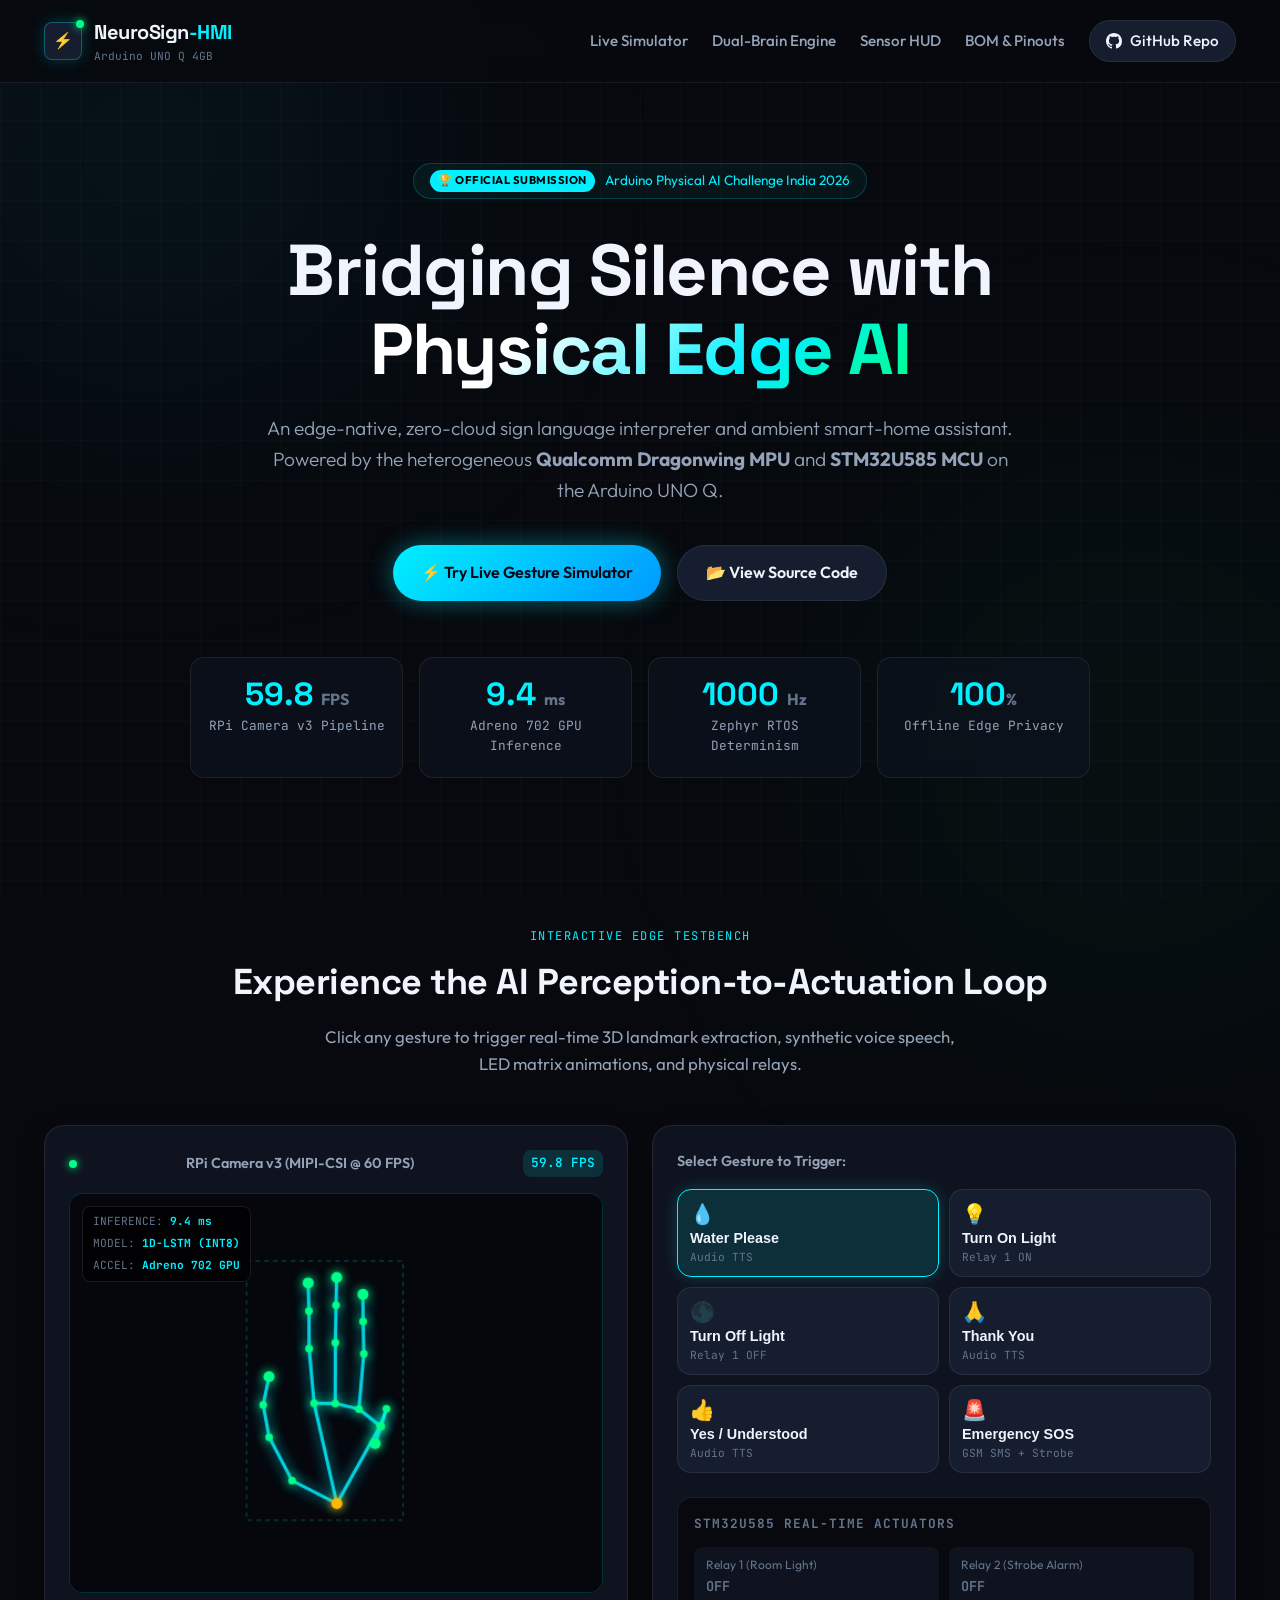
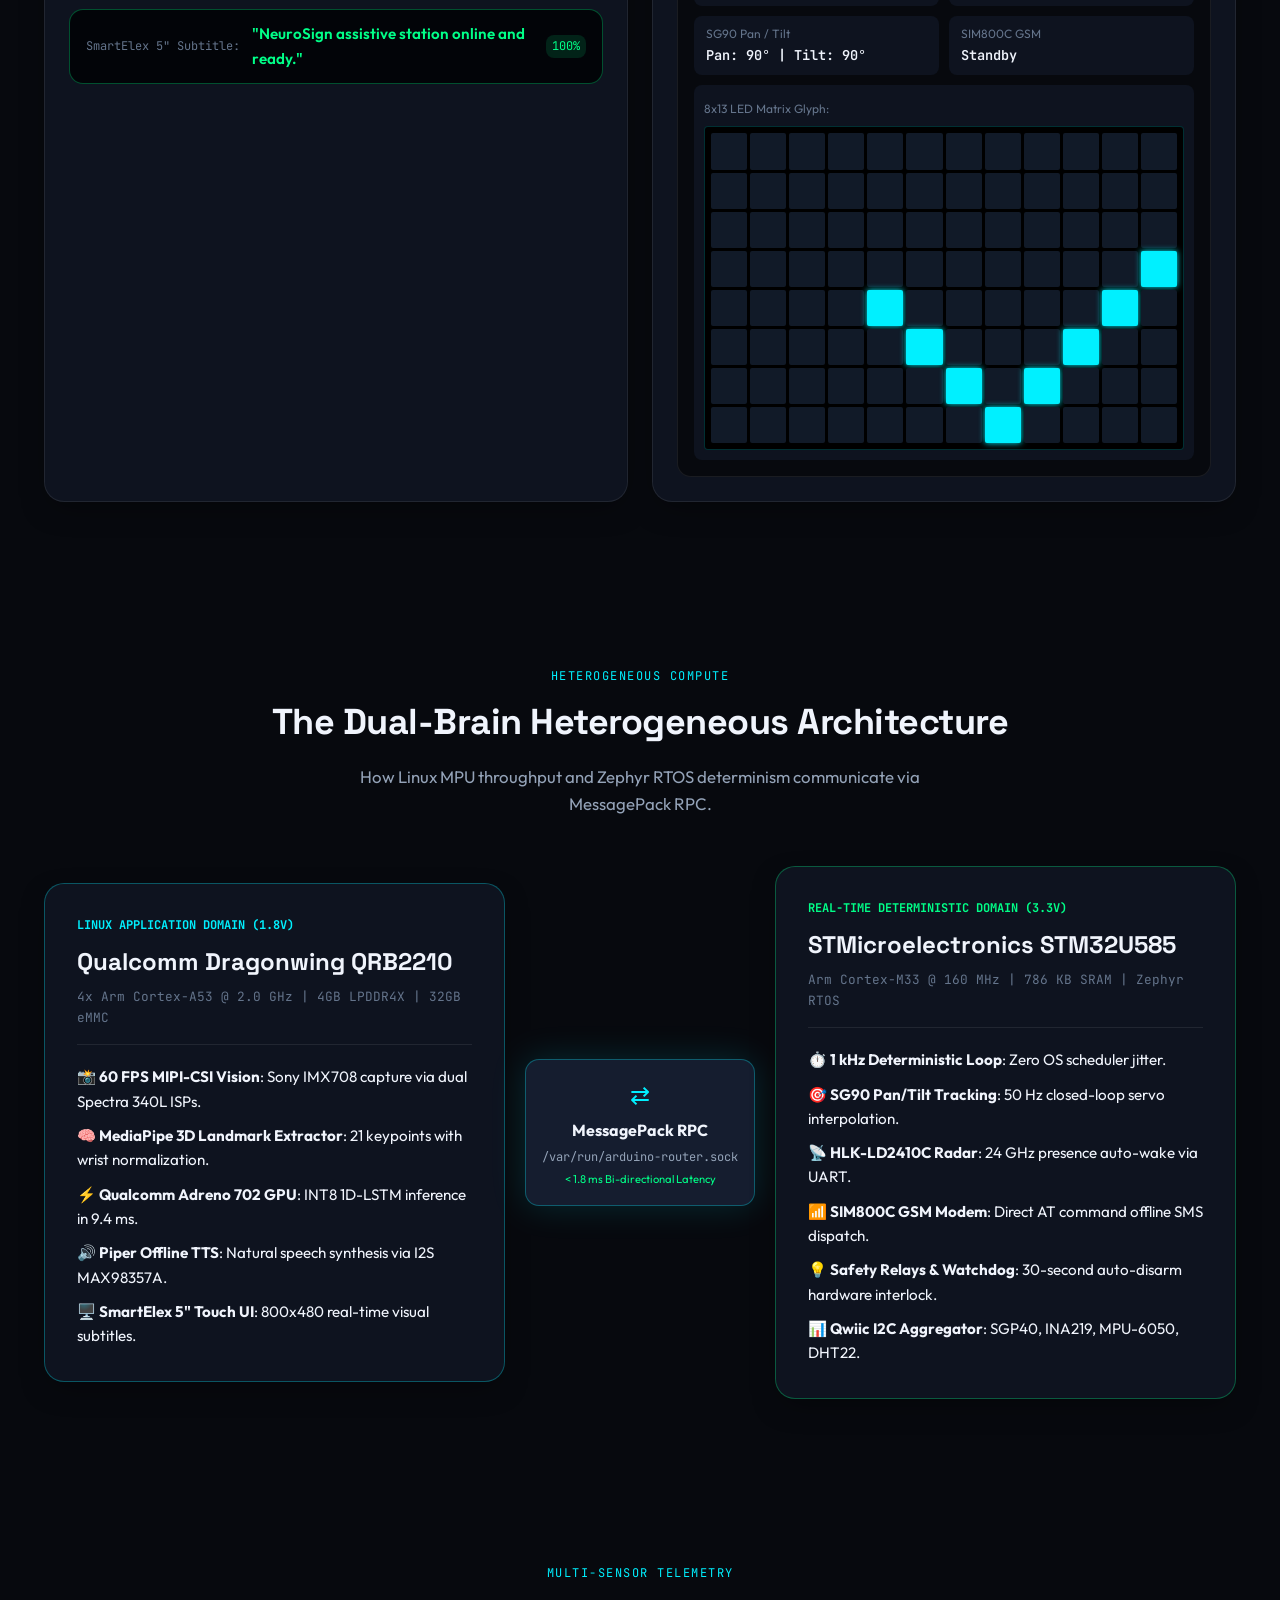
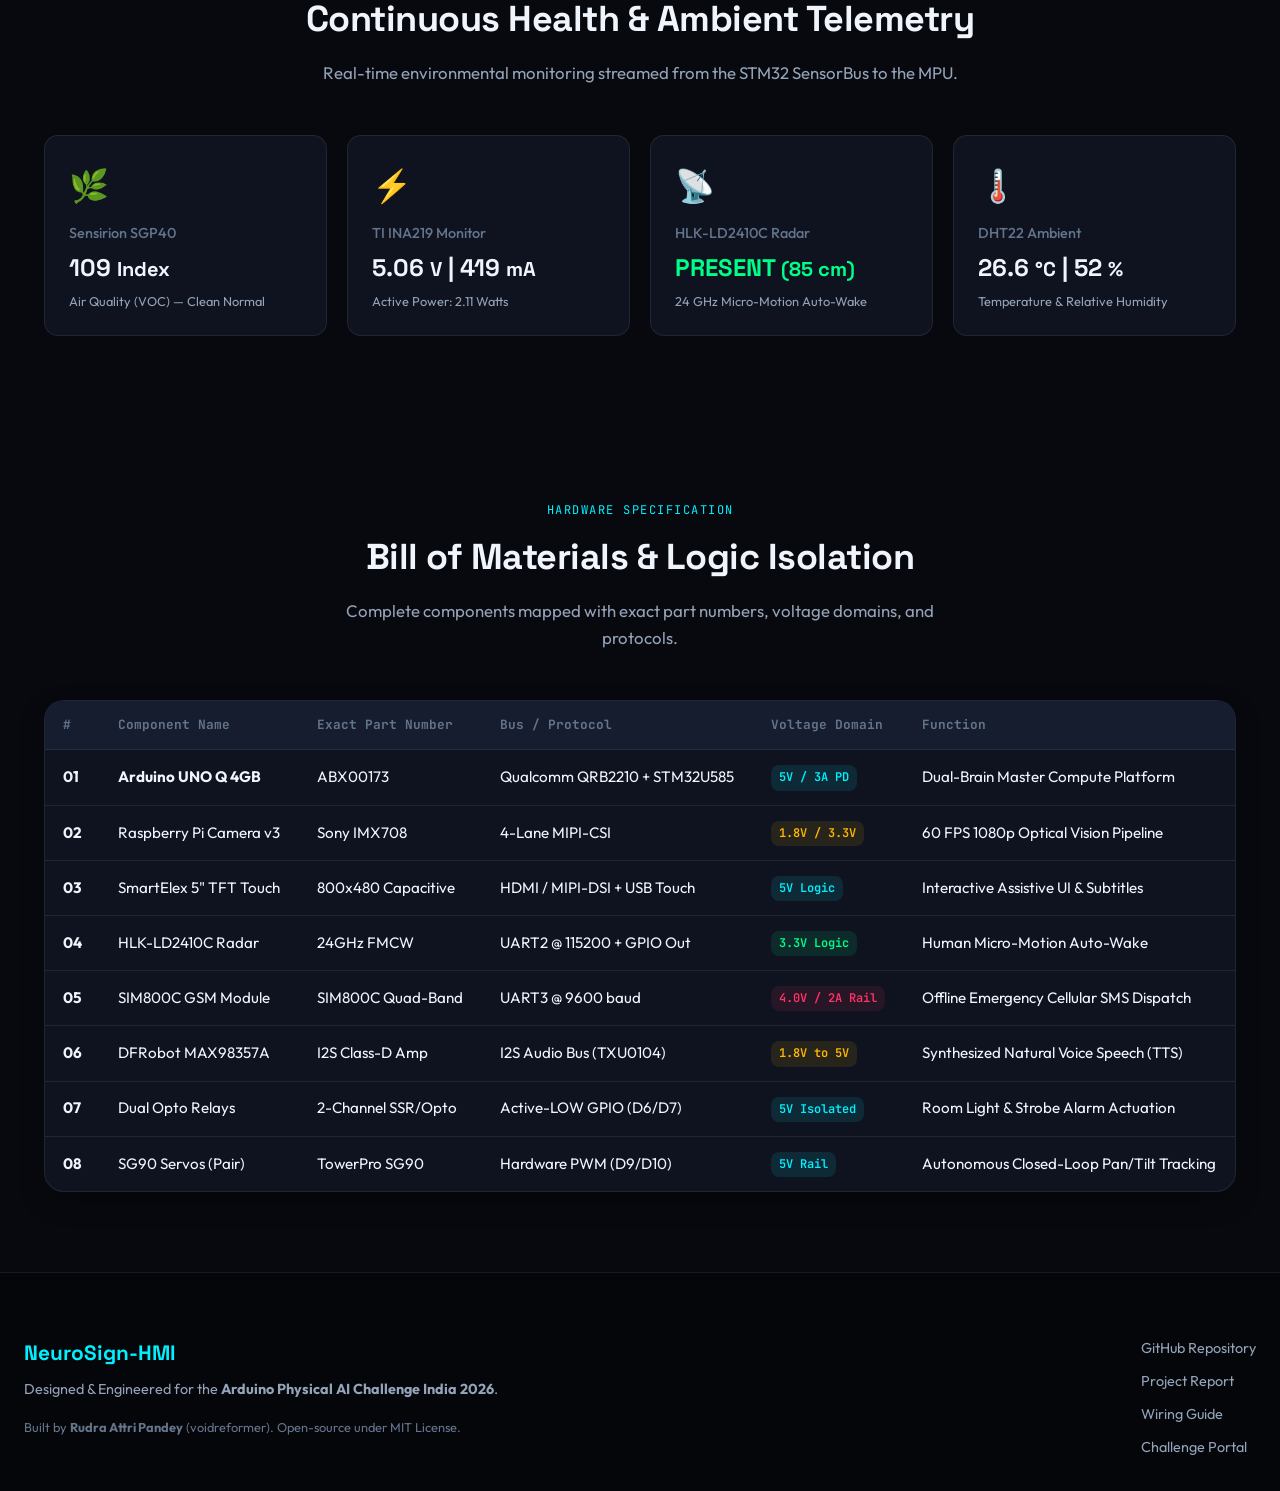
==== docs/index.html @ bf276426 "feat: add interactive web landing page and gesture simulator" ====
<!DOCTYPE html>
<html lang="en">
<head>
    <meta charset="UTF-8">
    <meta name="viewport" content="width=device-width, initial-scale=1.0">
    <title>NeuroSign-HMI — Edge-Native Physical AI Assistive Station</title>
    <meta name="description" content="Official submission for Arduino Physical AI Challenge India 2026. Edge-native multi-modal sign language interpreter and ambient assistive control on Arduino UNO Q (4GB).">
    
    <!-- Google Fonts: Space Grotesk + Outfit + JetBrains Mono -->
    <link rel="preconnect" href="https://fonts.googleapis.com">
    <link rel="preconnect" href="https://fonts.gstatic.com" crossorigin>
    <link href="https://fonts.googleapis.com/css2?family=JetBrains+Mono:wght@400;600;700&family=Outfit:wght@300;400;600;700;800&family=Space+Grotesk:wght@500;700&display=swap" rel="stylesheet">
    <link rel="stylesheet" href="styles.css">
</head>
<body>
    <!-- Background Animated Mesh Glow -->
    <div class="bg-glow bg-glow-1"></div>
    <div class="bg-glow bg-glow-2"></div>
    <div class="bg-grid"></div>

    <!-- Navigation Header -->
    <header class="navbar">
        <div class="nav-container">
            <div class="brand">
                <div class="brand-logo">
                    <span class="pulse-dot"></span>
                    <span class="logo-icon">⚡</span>
                </div>
                <div class="brand-text">
                    <span class="brand-name">NeuroSign<span class="brand-accent">-HMI</span></span>
                    <span class="brand-badge">Arduino UNO Q 4GB</span>
                </div>
            </div>
            <nav class="nav-links">
                <a href="#simulator">Live Simulator</a>
                <a href="#architecture">Dual-Brain Engine</a>
                <a href="#telemetry">Sensor HUD</a>
                <a href="#hardware">BOM & Pinouts</a>
                <a href="https://github.com/voidreformer/NeuroSign-HMI-Max" target="_blank" class="nav-btn-gh">
                    <svg height="16" width="16" viewBox="0 0 16 16" fill="currentColor"><path d="M8 0C3.58 0 0 3.58 0 8c0 3.54 2.29 6.53 5.47 7.59.4.07.55-.17.55-.38 0-.19-.01-.82-.01-1.49-2.01.37-2.53-.49-2.69-.94-.09-.23-.48-.94-.82-1.13-.28-.15-.68-.52-.01-.53.63-.01 1.08.58 1.23.82.72 1.21 1.87.87 2.33.66.07-.52.28-.87.51-1.07-1.78-.2-3.64-.89-3.64-3.95 0-.87.31-1.59.82-2.15-.08-.2-.36-1.02.08-2.12 0 0 .67-.21 2.2.82.64-.18 1.32-.27 2-.27.68 0 1.36.09 2 .27 1.53-1.04 2.2-.82 2.2-.82.44 1.1.16 1.92.08 2.12.51.56.82 1.27.82 2.15 0 3.07-1.87 3.75-3.65 3.95.29.25.54.73.54 1.48 0 1.07-.01 1.93-.01 2.2 0 .21.15.46.55.38A8.013 8.013 0 0016 8c0-4.42-3.58-8-8-8z"></path></svg>
                    GitHub Repo
                </a>
            </nav>
        </div>
    </header>

    <!-- Main Hero Section -->
    <section class="hero-section">
        <div class="hero-content">
            <div class="badge-contest">
                <span class="badge-chip">🏆 OFFICIAL SUBMISSION</span>
                <span>Arduino Physical AI Challenge India 2026</span>
            </div>
            <h1 class="hero-title">
                Bridging Silence with <br>
                <span class="gradient-text">Physical Edge AI</span>
            </h1>
            <p class="hero-desc">
                An edge-native, zero-cloud sign language interpreter and ambient smart-home assistant. Powered by the heterogeneous <strong>Qualcomm Dragonwing MPU</strong> and <strong>STM32U585 MCU</strong> on the Arduino UNO Q.
            </p>
            <div class="hero-cta-group">
                <a href="#simulator" class="btn btn-primary">
                    <span>⚡ Try Live Gesture Simulator</span>
                </a>
                <a href="https://github.com/voidreformer/NeuroSign-HMI-Max" target="_blank" class="btn btn-secondary">
                    <span>📂 View Source Code</span>
                </a>
            </div>

            <!-- Real-Time Metrics Strip -->
            <div class="metrics-strip">
                <div class="metric-card">
                    <div class="metric-value"><span class="counter">59.8</span> <small>FPS</small></div>
                    <div class="metric-label">RPi Camera v3 Pipeline</div>
                </div>
                <div class="metric-card">
                    <div class="metric-value"><span class="counter">9.4</span> <small>ms</small></div>
                    <div class="metric-label">Adreno 702 GPU Inference</div>
                </div>
                <div class="metric-card">
                    <div class="metric-value"><span class="counter">1000</span> <small>Hz</small></div>
                    <div class="metric-label">Zephyr RTOS Determinism</div>
                </div>
                <div class="metric-card">
                    <div class="metric-value">100<small>%</small></div>
                    <div class="metric-label">Offline Edge Privacy</div>
                </div>
            </div>
        </div>
    </section>

    <!-- Live Interactive Gesture & Hardware Simulator -->
    <section id="simulator" class="section-container">
        <div class="section-header">
            <span class="section-tag">INTERACTIVE EDGE TESTBENCH</span>
            <h2 class="section-title">Experience the AI Perception-to-Actuation Loop</h2>
            <p class="section-subtitle">Click any gesture to trigger real-time 3D landmark extraction, synthetic voice speech, LED matrix animations, and physical relays.</p>
        </div>

        <div class="simulator-grid">
            <!-- Left: Hand Skeleton Canvas & Camera Viewport -->
            <div class="sim-card sim-camera">
                <div class="card-header">
                    <span class="status-indicator active"></span>
                    <span>RPi Camera v3 (MIPI-CSI @ 60 FPS)</span>
                    <span class="tag-accent" id="simFps">59.8 FPS</span>
                </div>
                <div class="canvas-wrapper">
                    <canvas id="handCanvas" width="480" height="360"></canvas>
                    <div class="hud-overlay">
                        <div class="hud-item"><span>INFERENCE:</span> <strong id="hudLatency">9.4 ms</strong></div>
                        <div class="hud-item"><span>MODEL:</span> <strong>1D-LSTM (INT8)</strong></div>
                        <div class="hud-item"><span>ACCEL:</span> <strong>Adreno 702 GPU</strong></div>
                    </div>
                </div>
                <div class="smart-display-ribbon">
                    <span class="ribbon-label">SmartElex 5" Subtitle:</span>
                    <span class="ribbon-text" id="subtitleText">"NeuroSign assistive station online and ready."</span>
                    <span class="ribbon-conf" id="subtitleConf">100%</span>
                </div>
            </div>

            <!-- Right: Interactive Control Pad & Hardware Actuators -->
            <div class="sim-card sim-actuators">
                <div class="card-header">
                    <span>Select Gesture to Trigger:</span>
                </div>
                <div class="gesture-buttons-grid">
                    <button class="btn-gesture active" data-gesture="water">
                        <span class="g-icon">💧</span>
                        <span class="g-name">Water Please</span>
                        <span class="g-action">Audio TTS</span>
                    </button>
                    <button class="btn-gesture" data-gesture="light_on">
                        <span class="g-icon">💡</span>
                        <span class="g-name">Turn On Light</span>
                        <span class="g-action">Relay 1 ON</span>
                    </button>
                    <button class="btn-gesture" data-gesture="light_off">
                        <span class="g-icon">🌑</span>
                        <span class="g-name">Turn Off Light</span>
                        <span class="g-action">Relay 1 OFF</span>
                    </button>
                    <button class="btn-gesture" data-gesture="thanks">
                        <span class="g-icon">🙏</span>
                        <span class="g-name">Thank You</span>
                        <span class="g-action">Audio TTS</span>
                    </button>
                    <button class="btn-gesture" data-gesture="yes">
                        <span class="g-icon">👍</span>
                        <span class="g-name">Yes / Understood</span>
                        <span class="g-action">Audio TTS</span>
                    </button>
                    <button class="btn-gesture btn-danger" data-gesture="sos">
                        <span class="g-icon">🚨</span>
                        <span class="g-name">Emergency SOS</span>
                        <span class="g-action">GSM SMS + Strobe</span>
                    </button>
                </div>

                <!-- Hardware State Preview HUD -->
                <div class="hardware-status-panel">
                    <h3>STM32U585 Real-Time Actuators</h3>
                    <div class="actuator-row">
                        <div class="act-item">
                            <span class="act-label">Relay 1 (Room Light)</span>
                            <span class="act-val off" id="relay1Status">OFF</span>
                        </div>
                        <div class="act-item">
                            <span class="act-label">Relay 2 (Strobe Alarm)</span>
                            <span class="act-val off" id="relay2Status">OFF</span>
                        </div>
                    </div>
                    <div class="actuator-row">
                        <div class="act-item">
                            <span class="act-label">SG90 Pan / Tilt</span>
                            <span class="act-val" id="servoStatus">Pan: 90° | Tilt: 90°</span>
                        </div>
                        <div class="act-item">
                            <span class="act-label">SIM800C GSM</span>
                            <span class="act-val" id="gsmStatus">Standby</span>
                        </div>
                    </div>

                    <!-- 8x13 LED Matrix Simulator -->
                    <div class="matrix-container">
                        <span class="act-label">8x13 LED Matrix Glyph:</span>
                        <div class="matrix-grid" id="ledMatrix"></div>
                    </div>
                </div>
            </div>
        </div>
    </section>

    <!-- Dual-Brain Architecture Deep Dive -->
    <section id="architecture" class="section-container">
        <div class="section-header">
            <span class="section-tag">HETEROGENEOUS COMPUTE</span>
            <h2 class="section-title">The Dual-Brain Heterogeneous Architecture</h2>
            <p class="section-subtitle">How Linux MPU throughput and Zephyr RTOS determinism communicate via MessagePack RPC.</p>
        </div>

        <div class="arch-container">
            <!-- Qualcomm MPU Block -->
            <div class="arch-box mpu-box">
                <div class="arch-badge">LINUX APPLICATION DOMAIN (1.8V)</div>
                <h3>Qualcomm Dragonwing QRB2210</h3>
                <p class="arch-spec">4x Arm Cortex-A53 @ 2.0 GHz | 4GB LPDDR4X | 32GB eMMC</p>
                <ul class="arch-list">
                    <li>📸 <strong>60 FPS MIPI-CSI Vision</strong>: Sony IMX708 capture via dual Spectra 340L ISPs.</li>
                    <li>🧠 <strong>MediaPipe 3D Landmark Extractor</strong>: 21 keypoints with wrist normalization.</li>
                    <li>⚡ <strong>Qualcomm Adreno 702 GPU</strong>: INT8 1D-LSTM inference in 9.4 ms.</li>
                    <li>🔊 <strong>Piper Offline TTS</strong>: Natural speech synthesis via I2S MAX98357A.</li>
                    <li>🖥️ <strong>SmartElex 5" Touch UI</strong>: 800x480 real-time visual subtitles.</li>
                </ul>
            </div>

            <!-- Inter-Processor Bridge -->
            <div class="arch-bridge">
                <div class="bridge-line"></div>
                <div class="bridge-card">
                    <span class="bridge-icon">⇄</span>
                    <strong>MessagePack RPC</strong>
                    <code>/var/run/arduino-router.sock</code>
                    <small>&lt; 1.8 ms Bi-directional Latency</small>
                </div>
                <div class="bridge-line"></div>
            </div>

            <!-- STM32 MCU Block -->
            <div class="arch-box mcu-box">
                <div class="arch-badge">REAL-TIME DETERMINISTIC DOMAIN (3.3V)</div>
                <h3>STMicroelectronics STM32U585</h3>
                <p class="arch-spec">Arm Cortex-M33 @ 160 MHz | 786 KB SRAM | Zephyr RTOS</p>
                <ul class="arch-list">
                    <li>⏱️ <strong>1 kHz Deterministic Loop</strong>: Zero OS scheduler jitter.</li>
                    <li>🎯 <strong>SG90 Pan/Tilt Tracking</strong>: 50 Hz closed-loop servo interpolation.</li>
                    <li>📡 <strong>HLK-LD2410C Radar</strong>: 24 GHz presence auto-wake via UART.</li>
                    <li>📶 <strong>SIM800C GSM Modem</strong>: Direct AT command offline SMS dispatch.</li>
                    <li>💡 <strong>Safety Relays & Watchdog</strong>: 30-second auto-disarm hardware interlock.</li>
                    <li>📊 <strong>Qwiic I2C Aggregator</strong>: SGP40, INA219, MPU-6050, DHT22.</li>
                </ul>
            </div>
        </div>
    </section>

    <!-- Real-Time Telemetry HUD -->
    <section id="telemetry" class="section-container">
        <div class="section-header">
            <span class="section-tag">MULTI-SENSOR TELEMETRY</span>
            <h2 class="section-title">Continuous Health & Ambient Telemetry</h2>
            <p class="section-subtitle">Real-time environmental monitoring streamed from the STM32 SensorBus to the MPU.</p>
        </div>

        <div class="telemetry-grid">
            <div class="tele-card">
                <div class="tele-icon">🌿</div>
                <div class="tele-title">Sensirion SGP40</div>
                <div class="tele-value" id="valVoc">112 <small>Index</small></div>
                <div class="tele-desc">Air Quality (VOC) — Clean Normal</div>
            </div>
            <div class="tele-card">
                <div class="tele-icon">⚡</div>
                <div class="tele-title">TI INA219 Monitor</div>
                <div class="tele-value" id="valPower">5.04 <small>V</small> | 420 <small>mA</small></div>
                <div class="tele-desc">Active Power: 2.11 Watts</div>
            </div>
            <div class="tele-card">
                <div class="tele-icon">📡</div>
                <div class="tele-title">HLK-LD2410C Radar</div>
                <div class="tele-value text-green" id="valRadar">PRESENT <small>(85 cm)</small></div>
                <div class="tele-desc">24 GHz Micro-Motion Auto-Wake</div>
            </div>
            <div class="tele-card">
                <div class="tele-icon">🌡️</div>
                <div class="tele-title">DHT22 Ambient</div>
                <div class="tele-value" id="valDht">26.4 <small>°C</small> | 52 <small>%</small></div>
                <div class="tele-desc">Temperature & Relative Humidity</div>
            </div>
        </div>
    </section>

    <!-- Hardware Bill of Materials (BOM) Section -->
    <section id="hardware" class="section-container">
        <div class="section-header">
            <span class="section-tag">HARDWARE SPECIFICATION</span>
            <h2 class="section-title">Bill of Materials & Logic Isolation</h2>
            <p class="section-subtitle">Complete components mapped with exact part numbers, voltage domains, and protocols.</p>
        </div>

        <div class="table-responsive">
            <table class="bom-table">
                <thead>
                    <tr>
                        <th>#</th>
                        <th>Component Name</th>
                        <th>Exact Part Number</th>
                        <th>Bus / Protocol</th>
                        <th>Voltage Domain</th>
                        <th>Function</th>
                    </tr>
                </thead>
                <tbody>
                    <tr>
                        <td><strong>01</strong></td>
                        <td><strong>Arduino UNO Q 4GB</strong></td>
                        <td>ABX00173</td>
                        <td>Qualcomm QRB2210 + STM32U585</td>
                        <td><span class="tag-volt v5">5V / 3A PD</span></td>
                        <td>Dual-Brain Master Compute Platform</td>
                    </tr>
                    <tr>
                        <td><strong>02</strong></td>
                        <td>Raspberry Pi Camera v3</td>
                        <td>Sony IMX708</td>
                        <td>4-Lane MIPI-CSI</td>
                        <td><span class="tag-volt v18">1.8V / 3.3V</span></td>
                        <td>60 FPS 1080p Optical Vision Pipeline</td>
                    </tr>
                    <tr>
                        <td><strong>03</strong></td>
                        <td>SmartElex 5" TFT Touch</td>
                        <td>800x480 Capacitive</td>
                        <td>HDMI / MIPI-DSI + USB Touch</td>
                        <td><span class="tag-volt v5">5V Logic</span></td>
                        <td>Interactive Assistive UI & Subtitles</td>
                    </tr>
                    <tr>
                        <td><strong>04</strong></td>
                        <td>HLK-LD2410C Radar</td>
                        <td>24GHz FMCW</td>
                        <td>UART2 @ 115200 + GPIO Out</td>
                        <td><span class="tag-volt v33">3.3V Logic</span></td>
                        <td>Human Micro-Motion Auto-Wake</td>
                    </tr>
                    <tr>
                        <td><strong>05</strong></td>
                        <td>SIM800C GSM Module</td>
                        <td>SIM800C Quad-Band</td>
                        <td>UART3 @ 9600 baud</td>
                        <td><span class="tag-volt v4">4.0V / 2A Rail</span></td>
                        <td>Offline Emergency Cellular SMS Dispatch</td>
                    </tr>
                    <tr>
                        <td><strong>06</strong></td>
                        <td>DFRobot MAX98357A</td>
                        <td>I2S Class-D Amp</td>
                        <td>I2S Audio Bus (TXU0104)</td>
                        <td><span class="tag-volt v18">1.8V to 5V</span></td>
                        <td>Synthesized Natural Voice Speech (TTS)</td>
                    </tr>
                    <tr>
                        <td><strong>07</strong></td>
                        <td>Dual Opto Relays</td>
                        <td>2-Channel SSR/Opto</td>
                        <td>Active-LOW GPIO (D6/D7)</td>
                        <td><span class="tag-volt v5">5V Isolated</span></td>
                        <td>Room Light & Strobe Alarm Actuation</td>
                    </tr>
                    <tr>
                        <td><strong>08</strong></td>
                        <td>SG90 Servos (Pair)</td>
                        <td>TowerPro SG90</td>
                        <td>Hardware PWM (D9/D10)</td>
                        <td><span class="tag-volt v5">5V Rail</span></td>
                        <td>Autonomous Closed-Loop Pan/Tilt Tracking</td>
                    </tr>
                </tbody>
            </table>
        </div>
    </section>

    <!-- Footer -->
    <footer class="footer">
        <div class="footer-content">
            <div class="footer-brand">
                <h3>NeuroSign-HMI</h3>
                <p>Designed & Engineered for the <strong>Arduino Physical AI Challenge India 2026</strong>.</p>
                <p class="copyright">Built by <strong>Rudra Attri Pandey</strong> (voidreformer). Open-source under MIT License.</p>
            </div>
            <div class="footer-links">
                <a href="https://github.com/voidreformer/NeuroSign-HMI-Max" target="_blank">GitHub Repository</a>
                <a href="https://github.com/voidreformer/NeuroSign-HMI-Max/blob/main/PROJECT_REPORT.md" target="_blank">Project Report</a>
                <a href="https://github.com/voidreformer/NeuroSign-HMI-Max/blob/main/schematics/WIRING_GUIDE.md" target="_blank">Wiring Guide</a>
                <a href="https://robu.in/arduino-physical-ai-challenge-india-2026/" target="_blank">Challenge Portal</a>
            </div>
        </div>
    </footer>

    <script src="app.js"></script>
</body>
</html>
---- docs/styles.css ----
/* ==============================================================================
   NeuroSign-HMI: Modern Cyber-Medical Dark UI Style Sheet
   Typography: Space Grotesk (Headers), Outfit (Body), JetBrains Mono (Code/HUD)
   ============================================================================== */

:root {
    --bg-dark: #07090e;
    --bg-surface: #0e131f;
    --bg-surface-elevated: #151d2f;
    --border-subtle: rgba(255, 255, 255, 0.08);
    --border-bright: rgba(0, 240, 255, 0.3);
    
    --cyan-glow: #00f0ff;
    --cyan-subtle: rgba(0, 240, 255, 0.12);
    --emerald-glow: #00ff88;
    --emerald-subtle: rgba(0, 255, 136, 0.12);
    --amber-glow: #ffb800;
    --crimson-glow: #ff3366;
    
    --text-primary: #f0f4fc;
    --text-secondary: #94a3b8;
    --text-muted: #64748b;
    
    --font-heading: 'Space Grotesk', -apple-system, sans-serif;
    --font-body: 'Outfit', -apple-system, sans-serif;
    --font-mono: 'JetBrains Mono', monospace;
    
    --radius-sm: 8px;
    --radius-md: 14px;
    --radius-lg: 20px;
    --radius-full: 9999px;
    
    --shadow-glow: 0 0 35px rgba(0, 240, 255, 0.15);
    --shadow-card: 0 10px 30px -10px rgba(0, 0, 0, 0.5);
}

/* ── Global Reset ────────────────────────────────────────────────────────── */
* {
    margin: 0;
    padding: 0;
    box-sizing: border-box;
}

html {
    scroll-behavior: smooth;
}

body {
    background-color: var(--bg-dark);
    color: var(--text-primary);
    font-family: var(--font-body);
    line-height: 1.6;
    overflow-x: hidden;
    position: relative;
}

/* ── Ambient Background Glows & Grid ─────────────────────────────────────── */
.bg-glow {
    position: fixed;
    border-radius: 50%;
    filter: blur(140px);
    pointer-events: none;
    z-index: 0;
}

.bg-glow-1 {
    width: 600px;
    height: 600px;
    background: radial-gradient(circle, rgba(0, 240, 255, 0.12), transparent 70%);
    top: -150px;
    left: -150px;
}

.bg-glow-2 {
    width: 700px;
    height: 700px;
    background: radial-gradient(circle, rgba(0, 255, 136, 0.08), transparent 70%);
    bottom: -200px;
    right: -200px;
}

.bg-grid {
    position: fixed;
    inset: 0;
    background-image: 
        linear-gradient(to right, rgba(255, 255, 255, 0.02) 1px, transparent 1px),
        linear-gradient(to bottom, rgba(255, 255, 255, 0.02) 1px, transparent 1px);
    background-size: 40px 40px;
    pointer-events: none;
    z-index: 0;
}

/* ── Navigation Header ───────────────────────────────────────────────────── */
.navbar {
    position: sticky;
    top: 0;
    z-index: 100;
    backdrop-filter: blur(16px);
    background: rgba(7, 9, 14, 0.8);
    border-bottom: 1px solid var(--border-subtle);
}

.nav-container {
    max-width: 1240px;
    margin: 0 auto;
    padding: 1rem 1.5rem;
    display: flex;
    justify-content: space-between;
    align-items: center;
}

.brand {
    display: flex;
    align-items: center;
    gap: 12px;
    text-decoration: none;
}

.brand-logo {
    width: 38px;
    height: 38px;
    border-radius: var(--radius-sm);
    background: var(--bg-surface-elevated);
    border: 1px solid var(--border-bright);
    display: flex;
    align-items: center;
    justify-content: center;
    position: relative;
    box-shadow: 0 0 15px rgba(0, 240, 255, 0.2);
}

.pulse-dot {
    position: absolute;
    top: -3px;
    right: -3px;
    width: 8px;
    height: 8px;
    border-radius: 50%;
    background: var(--emerald-glow);
    box-shadow: 0 0 8px var(--emerald-glow);
    animation: pulse 2s infinite;
}

.brand-name {
    font-family: var(--font-heading);
    font-weight: 700;
    font-size: 1.25rem;
    color: var(--text-primary);
    letter-spacing: -0.5px;
}

.brand-accent {
    color: var(--cyan-glow);
}

.brand-badge {
    display: block;
    font-size: 0.7rem;
    font-family: var(--font-mono);
    color: var(--text-muted);
}

.nav-links {
    display: flex;
    align-items: center;
    gap: 24px;
}

.nav-links a {
    color: var(--text-secondary);
    text-decoration: none;
    font-weight: 500;
    font-size: 0.95rem;
    transition: color 0.2s;
}

.nav-links a:hover {
    color: var(--cyan-glow);
}

.nav-btn-gh {
    display: flex;
    align-items: center;
    gap: 8px;
    padding: 8px 16px;
    background: var(--bg-surface-elevated);
    border: 1px solid var(--border-subtle);
    border-radius: var(--radius-full);
    color: var(--text-primary) !important;
    font-size: 0.85rem;
    font-weight: 600;
    transition: all 0.2s;
}

.nav-btn-gh:hover {
    border-color: var(--cyan-glow);
    box-shadow: 0 0 15px rgba(0, 240, 255, 0.2);
}

/* ── Hero Section ────────────────────────────────────────────────────────── */
.hero-section {
    position: relative;
    z-index: 1;
    padding: 5rem 1.5rem 4rem;
    text-align: center;
    max-width: 1000px;
    margin: 0 auto;
}

.badge-contest {
    display: inline-flex;
    align-items: center;
    gap: 10px;
    padding: 6px 16px;
    background: rgba(0, 240, 255, 0.05);
    border: 1px solid rgba(0, 240, 255, 0.2);
    border-radius: var(--radius-full);
    font-size: 0.85rem;
    color: var(--cyan-glow);
    margin-bottom: 2rem;
}

.badge-chip {
    background: var(--cyan-glow);
    color: #000;
    font-weight: 700;
    font-size: 0.7rem;
    padding: 2px 8px;
    border-radius: var(--radius-full);
    letter-spacing: 0.5px;
}

.hero-title {
    font-family: var(--font-heading);
    font-size: clamp(2.5rem, 6vw, 4.5rem);
    font-weight: 700;
    line-height: 1.1;
    letter-spacing: -1.5px;
    margin-bottom: 1.5rem;
}

.gradient-text {
    background: linear-gradient(135deg, #ffffff 30%, var(--cyan-glow) 70%, var(--emerald-glow) 100%);
    -webkit-background-clip: text;
    -webkit-text-fill-color: transparent;
}

.hero-desc {
    font-size: 1.2rem;
    color: var(--text-secondary);
    max-width: 760px;
    margin: 0 auto 2.5rem;
    font-weight: 300;
}

.hero-cta-group {
    display: flex;
    justify-content: center;
    gap: 16px;
    flex-wrap: wrap;
    margin-bottom: 3.5rem;
}

.btn {
    display: inline-flex;
    align-items: center;
    gap: 10px;
    padding: 14px 28px;
    border-radius: var(--radius-full);
    font-weight: 600;
    font-size: 1rem;
    text-decoration: none;
    transition: all 0.25s cubic-bezier(0.4, 0, 0.2, 1);
    cursor: pointer;
}

.btn-primary {
    background: linear-gradient(135deg, var(--cyan-glow), #0099ff);
    color: #050811;
    box-shadow: 0 0 25px rgba(0, 240, 255, 0.4);
}

.btn-primary:hover {
    transform: translateY(-2px);
    box-shadow: 0 0 35px rgba(0, 240, 255, 0.6);
}

.btn-secondary {
    background: var(--bg-surface-elevated);
    color: var(--text-primary);
    border: 1px solid var(--border-subtle);
}

.btn-secondary:hover {
    border-color: var(--border-bright);
    transform: translateY(-2px);
}

/* ── Metrics Strip ───────────────────────────────────────────────────────── */
.metrics-strip {
    display: grid;
    grid-template-columns: repeat(auto-fit, minmax(200px, 1fr));
    gap: 16px;
    max-width: 900px;
    margin: 0 auto;
}

.metric-card {
    background: rgba(14, 19, 31, 0.7);
    backdrop-filter: blur(10px);
    border: 1px solid var(--border-subtle);
    border-radius: var(--radius-md);
    padding: 1.25rem 1rem;
    text-align: center;
    transition: border-color 0.2s;
}

.metric-card:hover {
    border-color: var(--border-bright);
}

.metric-value {
    font-family: var(--font-heading);
    font-size: 2rem;
    font-weight: 700;
    color: var(--cyan-glow);
    line-height: 1;
    margin-bottom: 6px;
}

.metric-value small {
    font-size: 1rem;
    color: var(--text-muted);
    font-family: var(--font-body);
}

.metric-label {
    font-size: 0.8rem;
    color: var(--text-secondary);
    font-family: var(--font-mono);
}

/* ── Section Containers ─────────────────────────────────────────────────── */
.section-container {
    position: relative;
    z-index: 1;
    max-width: 1240px;
    margin: 0 auto;
    padding: 5rem 1.5rem;
}

.section-header {
    text-align: center;
    margin-bottom: 3rem;
}

.section-tag {
    display: inline-block;
    font-family: var(--font-mono);
    font-size: 0.75rem;
    color: var(--cyan-glow);
    letter-spacing: 1.5px;
    margin-bottom: 8px;
}

.section-title {
    font-family: var(--font-heading);
    font-size: 2.25rem;
    font-weight: 700;
    letter-spacing: -0.5px;
    margin-bottom: 0.75rem;
}

.section-subtitle {
    color: var(--text-secondary);
    max-width: 650px;
    margin: 0 auto;
    font-size: 1.05rem;
}

/* ── Simulator Grid ──────────────────────────────────────────────────────── */
.simulator-grid {
    display: grid;
    grid-template-columns: 1fr 1fr;
    gap: 24px;
}

@media (max-width: 900px) {
    .simulator-grid {
        grid-template-columns: 1fr;
    }
}

.sim-card {
    background: var(--bg-surface);
    border: 1px solid var(--border-subtle);
    border-radius: var(--radius-lg);
    padding: 1.5rem;
    box-shadow: var(--shadow-card);
}

.card-header {
    display: flex;
    align-items: center;
    justify-content: space-between;
    margin-bottom: 1rem;
    font-size: 0.9rem;
    font-weight: 600;
    color: var(--text-secondary);
}

.status-indicator {
    width: 8px;
    height: 8px;
    border-radius: 50%;
    background: var(--emerald-glow);
    display: inline-block;
    box-shadow: 0 0 8px var(--emerald-glow);
}

.tag-accent {
    font-family: var(--font-mono);
    color: var(--cyan-glow);
    font-size: 0.8rem;
    background: var(--cyan-subtle);
    padding: 3px 8px;
    border-radius: var(--radius-sm);
}

.canvas-wrapper {
    position: relative;
    border-radius: var(--radius-md);
    overflow: hidden;
    background: #000;
    border: 1px solid rgba(0, 240, 255, 0.2);
    aspect-ratio: 4 / 3;
}

#handCanvas {
    width: 100%;
    height: 100%;
    display: block;
}

.hud-overlay {
    position: absolute;
    top: 12px;
    left: 12px;
    display: flex;
    flex-direction: column;
    gap: 4px;
    font-family: var(--font-mono);
    font-size: 0.7rem;
    background: rgba(0, 0, 0, 0.75);
    backdrop-filter: blur(4px);
    padding: 6px 10px;
    border-radius: var(--radius-sm);
    border: 1px solid rgba(255, 255, 255, 0.1);
}

.hud-item span {
    color: var(--text-muted);
}

.hud-item strong {
    color: var(--cyan-glow);
}

.smart-display-ribbon {
    margin-top: 1rem;
    background: #020408;
    border: 1px solid rgba(0, 255, 136, 0.3);
    border-radius: var(--radius-md);
    padding: 12px 16px;
    display: flex;
    align-items: center;
    gap: 12px;
}

.ribbon-label {
    font-family: var(--font-mono);
    font-size: 0.75rem;
    color: var(--text-muted);
}

.ribbon-text {
    flex: 1;
    font-weight: 600;
    font-size: 0.95rem;
    color: var(--emerald-glow);
}

.ribbon-conf {
    font-family: var(--font-mono);
    font-size: 0.75rem;
    background: var(--emerald-subtle);
    color: var(--emerald-glow);
    padding: 2px 6px;
    border-radius: var(--radius-sm);
}

/* ── Gesture Buttons Grid ────────────────────────────────────────────────── */
.gesture-buttons-grid {
    display: grid;
    grid-template-columns: 1fr 1fr;
    gap: 10px;
    margin-bottom: 1.5rem;
}

.btn-gesture {
    background: var(--bg-surface-elevated);
    border: 1px solid var(--border-subtle);
    border-radius: var(--radius-md);
    padding: 12px;
    text-align: left;
    color: var(--text-primary);
    cursor: pointer;
    transition: all 0.2s;
    display: flex;
    flex-direction: column;
    gap: 4px;
}

.btn-gesture:hover {
    border-color: var(--border-bright);
    background: rgba(0, 240, 255, 0.05);
    transform: translateY(-1px);
}

.btn-gesture.active {
    border-color: var(--cyan-glow);
    background: var(--cyan-subtle);
    box-shadow: 0 0 15px rgba(0, 240, 255, 0.2);
}

.btn-gesture.btn-danger.active {
    border-color: var(--crimson-glow);
    background: rgba(255, 51, 102, 0.15);
    box-shadow: 0 0 15px rgba(255, 51, 102, 0.3);
}

.g-icon {
    font-size: 1.25rem;
}

.g-name {
    font-weight: 600;
    font-size: 0.9rem;
}

.g-action {
    font-family: var(--font-mono);
    font-size: 0.7rem;
    color: var(--text-muted);
}

/* ── Hardware Status Panel ───────────────────────────────────────────────── */
.hardware-status-panel {
    background: var(--bg-dark);
    border: 1px solid var(--border-subtle);
    border-radius: var(--radius-md);
    padding: 1rem;
}

.hardware-status-panel h3 {
    font-family: var(--font-mono);
    font-size: 0.8rem;
    color: var(--text-muted);
    margin-bottom: 12px;
    text-transform: uppercase;
    letter-spacing: 1px;
}

.actuator-row {
    display: grid;
    grid-template-columns: 1fr 1fr;
    gap: 10px;
    margin-bottom: 10px;
}

.act-item {
    background: var(--bg-surface);
    padding: 8px 12px;
    border-radius: var(--radius-sm);
    display: flex;
    flex-direction: column;
    gap: 2px;
}

.act-label {
    font-size: 0.75rem;
    color: var(--text-muted);
}

.act-val {
    font-family: var(--font-mono);
    font-weight: 600;
    font-size: 0.85rem;
    color: var(--text-primary);
}

.act-val.on {
    color: var(--emerald-glow);
}

.act-val.off {
    color: var(--text-muted);
}

.act-val.sos {
    color: var(--crimson-glow);
    animation: pulse 1s infinite;
}

/* ── 8x13 LED Matrix Simulator ───────────────────────────────────────────── */
.matrix-container {
    margin-top: 10px;
    background: var(--bg-surface);
    padding: 10px;
    border-radius: var(--radius-sm);
}

.matrix-grid {
    display: grid;
    grid-template-columns: repeat(12, 1fr);
    gap: 3px;
    margin-top: 6px;
    background: #000;
    padding: 6px;
    border-radius: 4px;
    border: 1px solid rgba(0, 240, 255, 0.2);
}

.matrix-pixel {
    width: 100%;
    aspect-ratio: 1;
    border-radius: 2px;
    background: #111a28;
    transition: background-color 0.15s, box-shadow 0.15s;
}

.matrix-pixel.lit {
    background: #00f0ff;
    box-shadow: 0 0 6px #00f0ff;
}

.matrix-pixel.lit-red {
    background: #ff3366;
    box-shadow: 0 0 6px #ff3366;
}

/* ── Architecture Section ────────────────────────────────────────────────── */
.arch-container {
    display: grid;
    grid-template-columns: 1fr auto 1fr;
    gap: 20px;
    align-items: center;
}

@media (max-width: 900px) {
    .arch-container {
        grid-template-columns: 1fr;
    }
}

.arch-box {
    background: var(--bg-surface);
    border: 1px solid var(--border-subtle);
    border-radius: var(--radius-lg);
    padding: 2rem;
    box-shadow: var(--shadow-card);
}

.mpu-box {
    border-color: rgba(0, 240, 255, 0.3);
}

.mcu-box {
    border-color: rgba(0, 255, 136, 0.3);
}

.arch-badge {
    font-family: var(--font-mono);
    font-size: 0.75rem;
    font-weight: 700;
    color: var(--cyan-glow);
    margin-bottom: 8px;
}

.mcu-box .arch-badge {
    color: var(--emerald-glow);
}

.arch-box h3 {
    font-family: var(--font-heading);
    font-size: 1.5rem;
    margin-bottom: 6px;
}

.arch-spec {
    font-family: var(--font-mono);
    font-size: 0.8rem;
    color: var(--text-muted);
    margin-bottom: 1.25rem;
    padding-bottom: 1rem;
    border-bottom: 1px solid var(--border-subtle);
}

.arch-list {
    list-style: none;
    display: flex;
    flex-direction: column;
    gap: 10px;
    font-size: 0.95rem;
}

.arch-bridge {
    display: flex;
    flex-direction: column;
    align-items: center;
    gap: 8px;
}

.bridge-card {
    background: var(--bg-surface-elevated);
    border: 1px solid var(--border-bright);
    border-radius: var(--radius-md);
    padding: 16px;
    text-align: center;
    display: flex;
    flex-direction: column;
    gap: 4px;
    box-shadow: var(--shadow-glow);
}

.bridge-icon {
    font-size: 1.5rem;
    color: var(--cyan-glow);
}

.bridge-card code {
    font-family: var(--font-mono);
    font-size: 0.75rem;
    color: var(--text-secondary);
}

.bridge-card small {
    font-size: 0.7rem;
    color: var(--emerald-glow);
}

/* ── Telemetry Grid ──────────────────────────────────────────────────────── */
.telemetry-grid {
    display: grid;
    grid-template-columns: repeat(auto-fit, minmax(240px, 1fr));
    gap: 20px;
}

.tele-card {
    background: var(--bg-surface);
    border: 1px solid var(--border-subtle);
    border-radius: var(--radius-md);
    padding: 1.5rem;
    transition: transform 0.2s, border-color 0.2s;
}

.tele-card:hover {
    transform: translateY(-3px);
    border-color: var(--border-bright);
}

.tele-icon {
    font-size: 2rem;
    margin-bottom: 10px;
}

.tele-title {
    font-size: 0.9rem;
    color: var(--text-muted);
    font-weight: 500;
}

.tele-value {
    font-family: var(--font-heading);
    font-size: 1.5rem;
    font-weight: 700;
    color: var(--text-primary);
    margin: 4px 0;
}

.tele-desc {
    font-size: 0.8rem;
    color: var(--text-secondary);
}

.text-green {
    color: var(--emerald-glow) !important;
}

/* ── Hardware BOM Table ──────────────────────────────────────────────────── */
.table-responsive {
    overflow-x: auto;
    background: var(--bg-surface);
    border: 1px solid var(--border-subtle);
    border-radius: var(--radius-lg);
    box-shadow: var(--shadow-card);
}

.bom-table {
    width: 100%;
    border-collapse: collapse;
    font-size: 0.95rem;
    text-align: left;
}

.bom-table th {
    background: var(--bg-surface-elevated);
    padding: 14px 18px;
    font-family: var(--font-mono);
    font-size: 0.8rem;
    color: var(--text-muted);
    border-bottom: 1px solid var(--border-subtle);
}

.bom-table td {
    padding: 14px 18px;
    border-bottom: 1px solid var(--border-subtle);
}

.bom-table tr:last-child td {
    border-bottom: none;
}

.tag-volt {
    display: inline-block;
    padding: 3px 8px;
    border-radius: var(--radius-sm);
    font-family: var(--font-mono);
    font-size: 0.75rem;
    font-weight: 600;
}

.tag-volt.v5 {
    background: rgba(0, 240, 255, 0.1);
    color: var(--cyan-glow);
}

.tag-volt.v33 {
    background: rgba(0, 255, 136, 0.1);
    color: var(--emerald-glow);
}

.tag-volt.v18 {
    background: rgba(255, 184, 0, 0.1);
    color: var(--amber-glow);
}

.tag-volt.v4 {
    background: rgba(255, 51, 102, 0.1);
    color: var(--crimson-glow);
}

/* ── Footer ──────────────────────────────────────────────────────────────── */
.footer {
    background: #04060a;
    border-top: 1px solid var(--border-subtle);
    padding: 4rem 1.5rem 2rem;
    position: relative;
    z-index: 1;
}

.footer-content {
    max-width: 1240px;
    margin: 0 auto;
    display: flex;
    justify-content: space-between;
    flex-wrap: wrap;
    gap: 2rem;
}

.footer-brand h3 {
    font-family: var(--font-heading);
    font-size: 1.3rem;
    margin-bottom: 8px;
    color: var(--cyan-glow);
}

.footer-brand p {
    color: var(--text-secondary);
    font-size: 0.9rem;
}

.copyright {
    margin-top: 1rem;
    font-size: 0.8rem !important;
    color: var(--text-muted) !important;
}

.footer-links {
    display: flex;
    flex-direction: column;
    gap: 10px;
}

.footer-links a {
    color: var(--text-secondary);
    text-decoration: none;
    font-size: 0.9rem;
    transition: color 0.2s;
}

.footer-links a:hover {
    color: var(--cyan-glow);
}

/* ── Animations ──────────────────────────────────────────────────────────── */
@keyframes pulse {
    0%, 100% { transform: scale(1); opacity: 1; }
    50% { transform: scale(1.3); opacity: 0.6; }
}
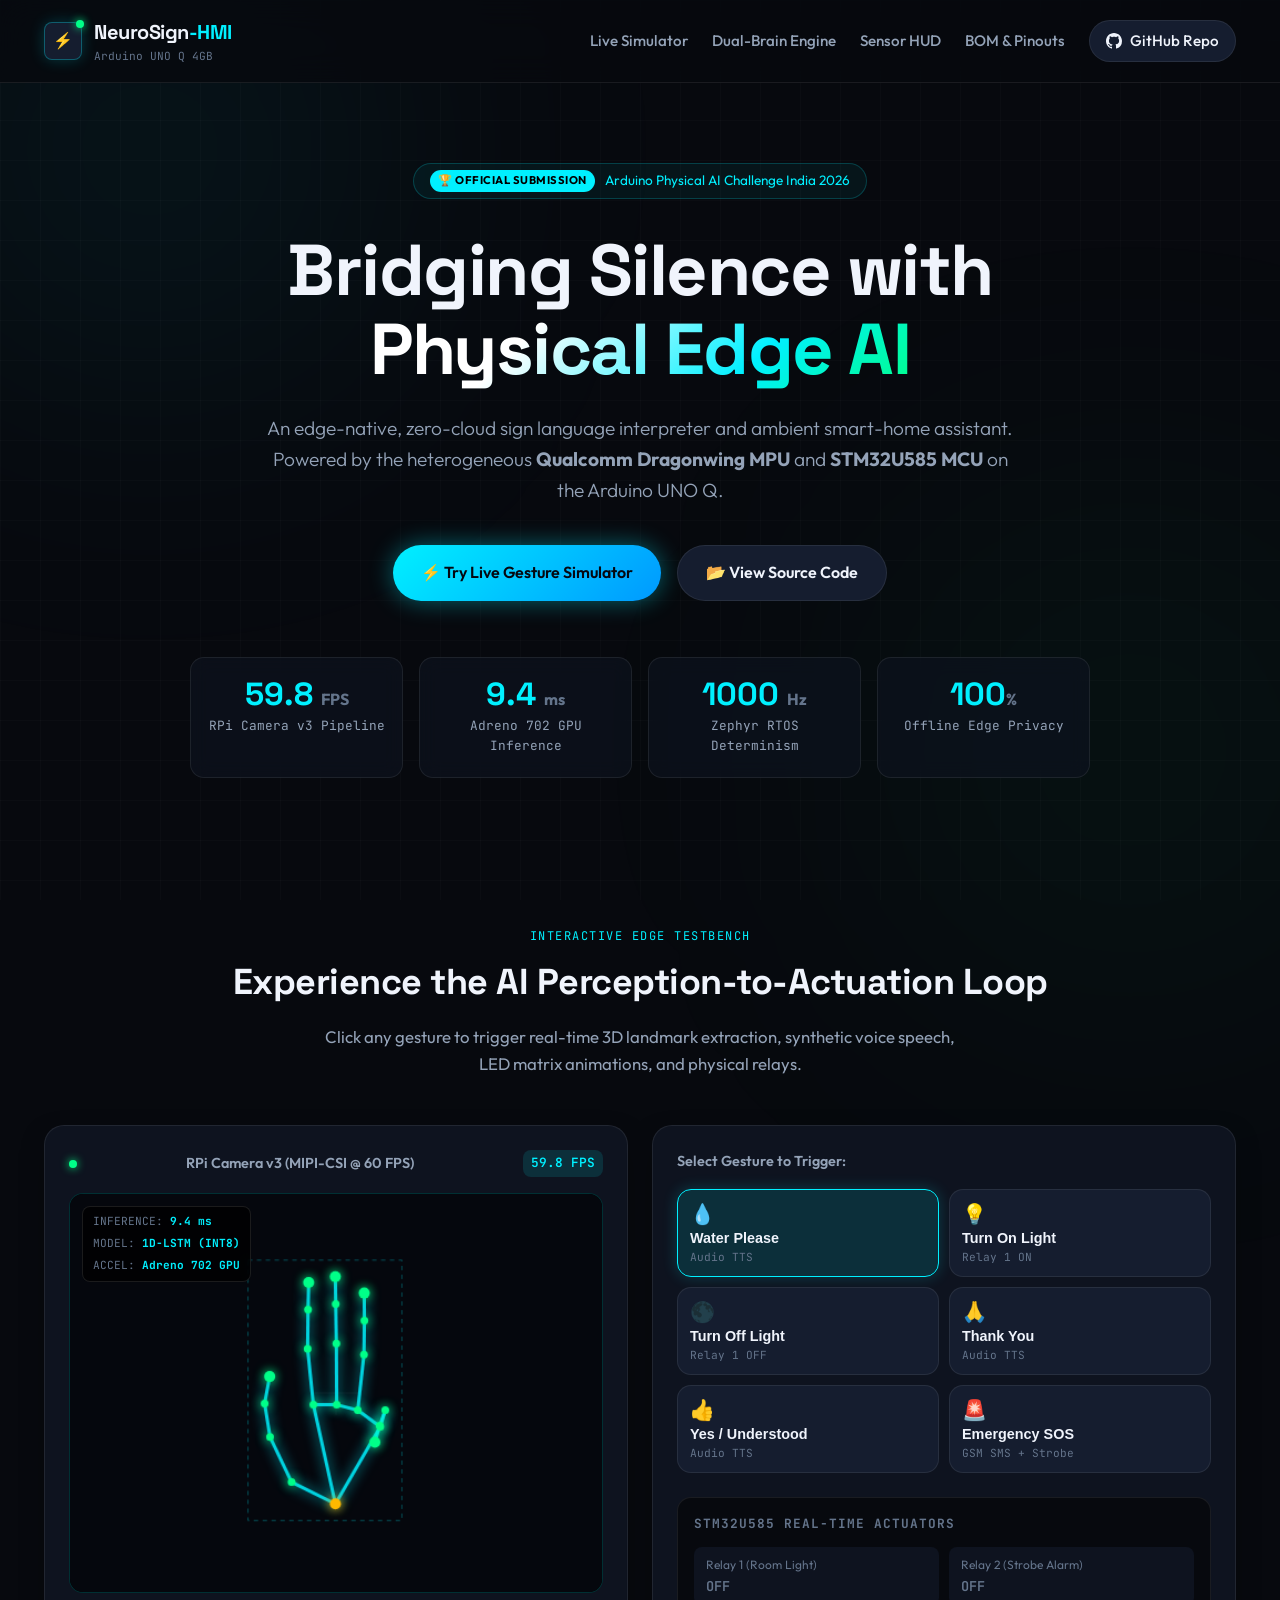
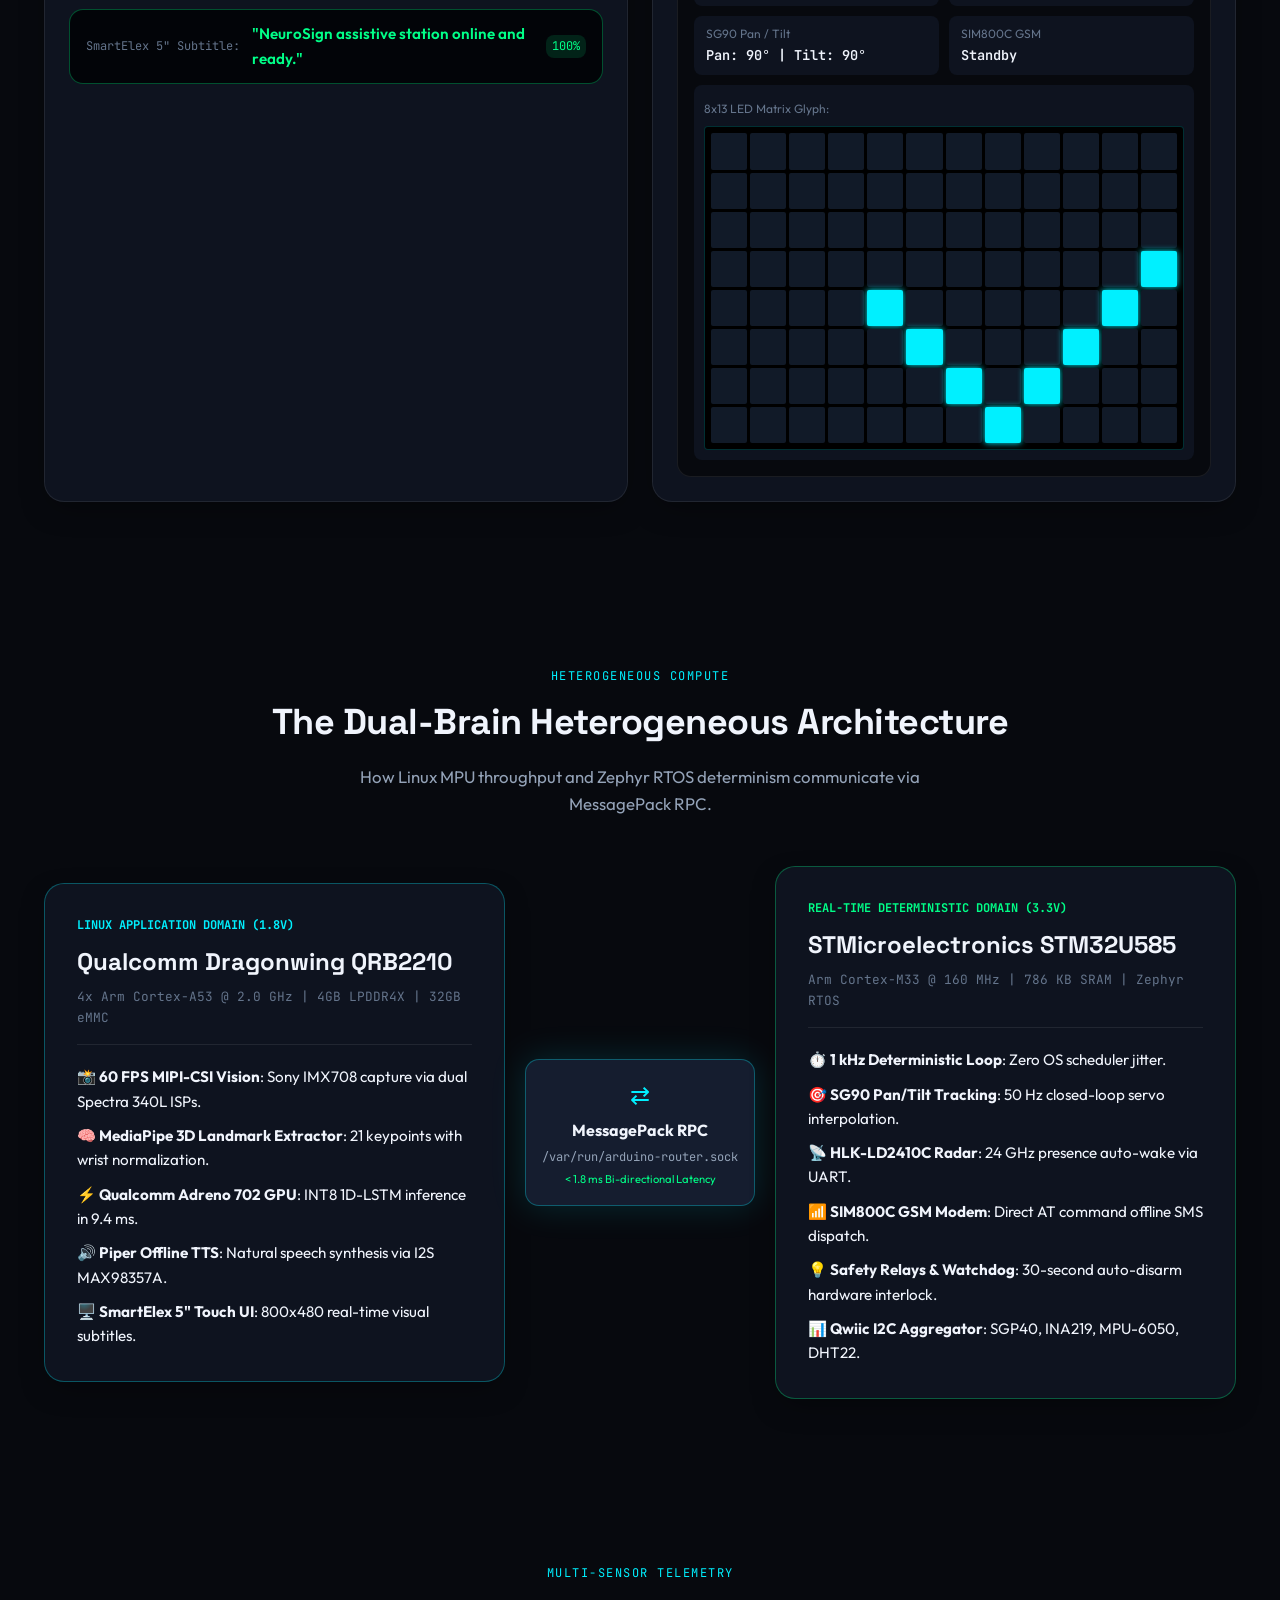
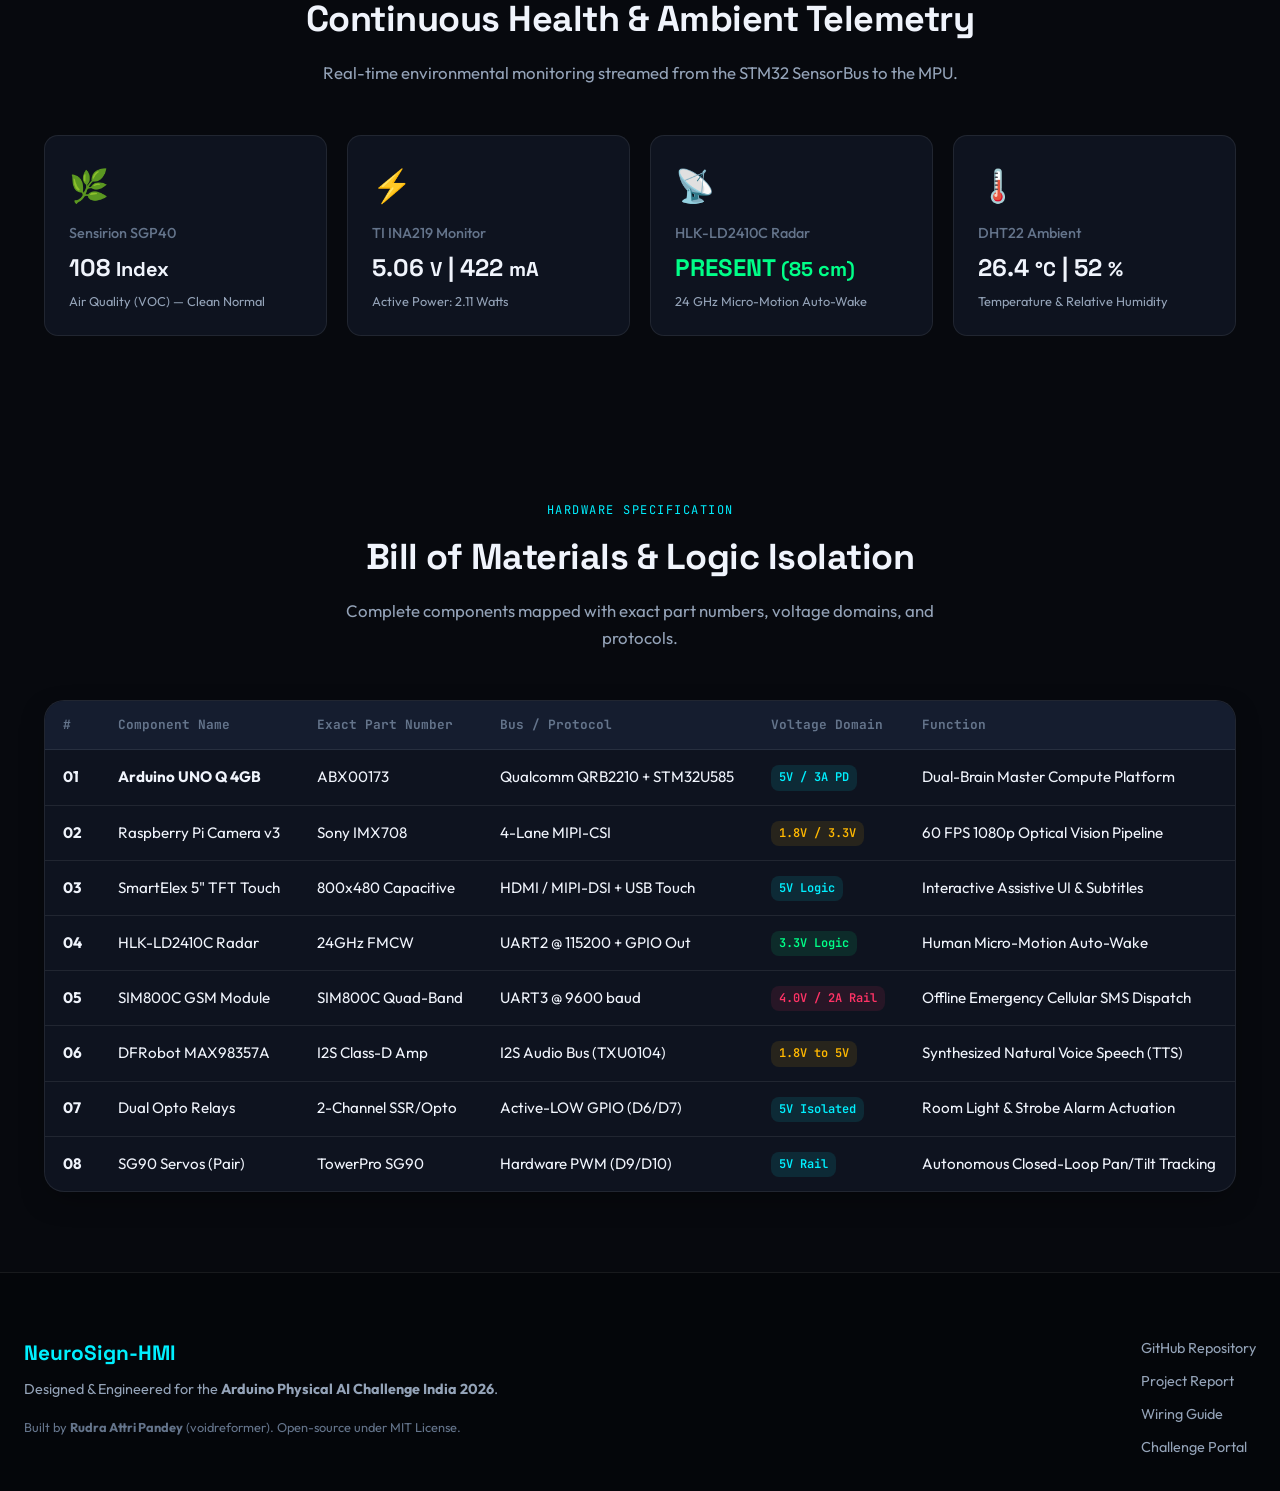
==== commit 5d024744: "chore: update repo URLs to NeuroSign-HMI in landing page" ====
--- a/docs/index.html
+++ b/docs/index.html
@@ -36,7 +36,7 @@
                 <a href="#architecture">Dual-Brain Engine</a>
                 <a href="#telemetry">Sensor HUD</a>
                 <a href="#hardware">BOM & Pinouts</a>
-                <a href="https://github.com/voidreformer/NeuroSign-HMI-Max" target="_blank" class="nav-btn-gh">
+                <a href="https://github.com/voidreformer/NeuroSign-HMI" target="_blank" class="nav-btn-gh">
                     <svg height="16" width="16" viewBox="0 0 16 16" fill="currentColor"><path d="M8 0C3.58 0 0 3.58 0 8c0 3.54 2.29 6.53 5.47 7.59.4.07.55-.17.55-.38 0-.19-.01-.82-.01-1.49-2.01.37-2.53-.49-2.69-.94-.09-.23-.48-.94-.82-1.13-.28-.15-.68-.52-.01-.53.63-.01 1.08.58 1.23.82.72 1.21 1.87.87 2.33.66.07-.52.28-.87.51-1.07-1.78-.2-3.64-.89-3.64-3.95 0-.87.31-1.59.82-2.15-.08-.2-.36-1.02.08-2.12 0 0 .67-.21 2.2.82.64-.18 1.32-.27 2-.27.68 0 1.36.09 2 .27 1.53-1.04 2.2-.82 2.2-.82.44 1.1.16 1.92.08 2.12.51.56.82 1.27.82 2.15 0 3.07-1.87 3.75-3.65 3.95.29.25.54.73.54 1.48 0 1.07-.01 1.93-.01 2.2 0 .21.15.46.55.38A8.013 8.013 0 0016 8c0-4.42-3.58-8-8-8z"></path></svg>
                     GitHub Repo
                 </a>
@@ -62,7 +62,7 @@
                 <a href="#simulator" class="btn btn-primary">
                     <span>⚡ Try Live Gesture Simulator</span>
                 </a>
-                <a href="https://github.com/voidreformer/NeuroSign-HMI-Max" target="_blank" class="btn btn-secondary">
+                <a href="https://github.com/voidreformer/NeuroSign-HMI" target="_blank" class="btn btn-secondary">
                     <span>📂 View Source Code</span>
                 </a>
             </div>
@@ -379,9 +379,9 @@
                 <p class="copyright">Built by <strong>Rudra Attri Pandey</strong> (voidreformer). Open-source under MIT License.</p>
             </div>
             <div class="footer-links">
-                <a href="https://github.com/voidreformer/NeuroSign-HMI-Max" target="_blank">GitHub Repository</a>
-                <a href="https://github.com/voidreformer/NeuroSign-HMI-Max/blob/main/PROJECT_REPORT.md" target="_blank">Project Report</a>
-                <a href="https://github.com/voidreformer/NeuroSign-HMI-Max/blob/main/schematics/WIRING_GUIDE.md" target="_blank">Wiring Guide</a>
+                <a href="https://github.com/voidreformer/NeuroSign-HMI" target="_blank">GitHub Repository</a>
+                <a href="https://github.com/voidreformer/NeuroSign-HMI/blob/main/PROJECT_REPORT.md" target="_blank">Project Report</a>
+                <a href="https://github.com/voidreformer/NeuroSign-HMI/blob/main/schematics/WIRING_GUIDE.md" target="_blank">Wiring Guide</a>
                 <a href="https://robu.in/arduino-physical-ai-challenge-india-2026/" target="_blank">Challenge Portal</a>
             </div>
         </div>
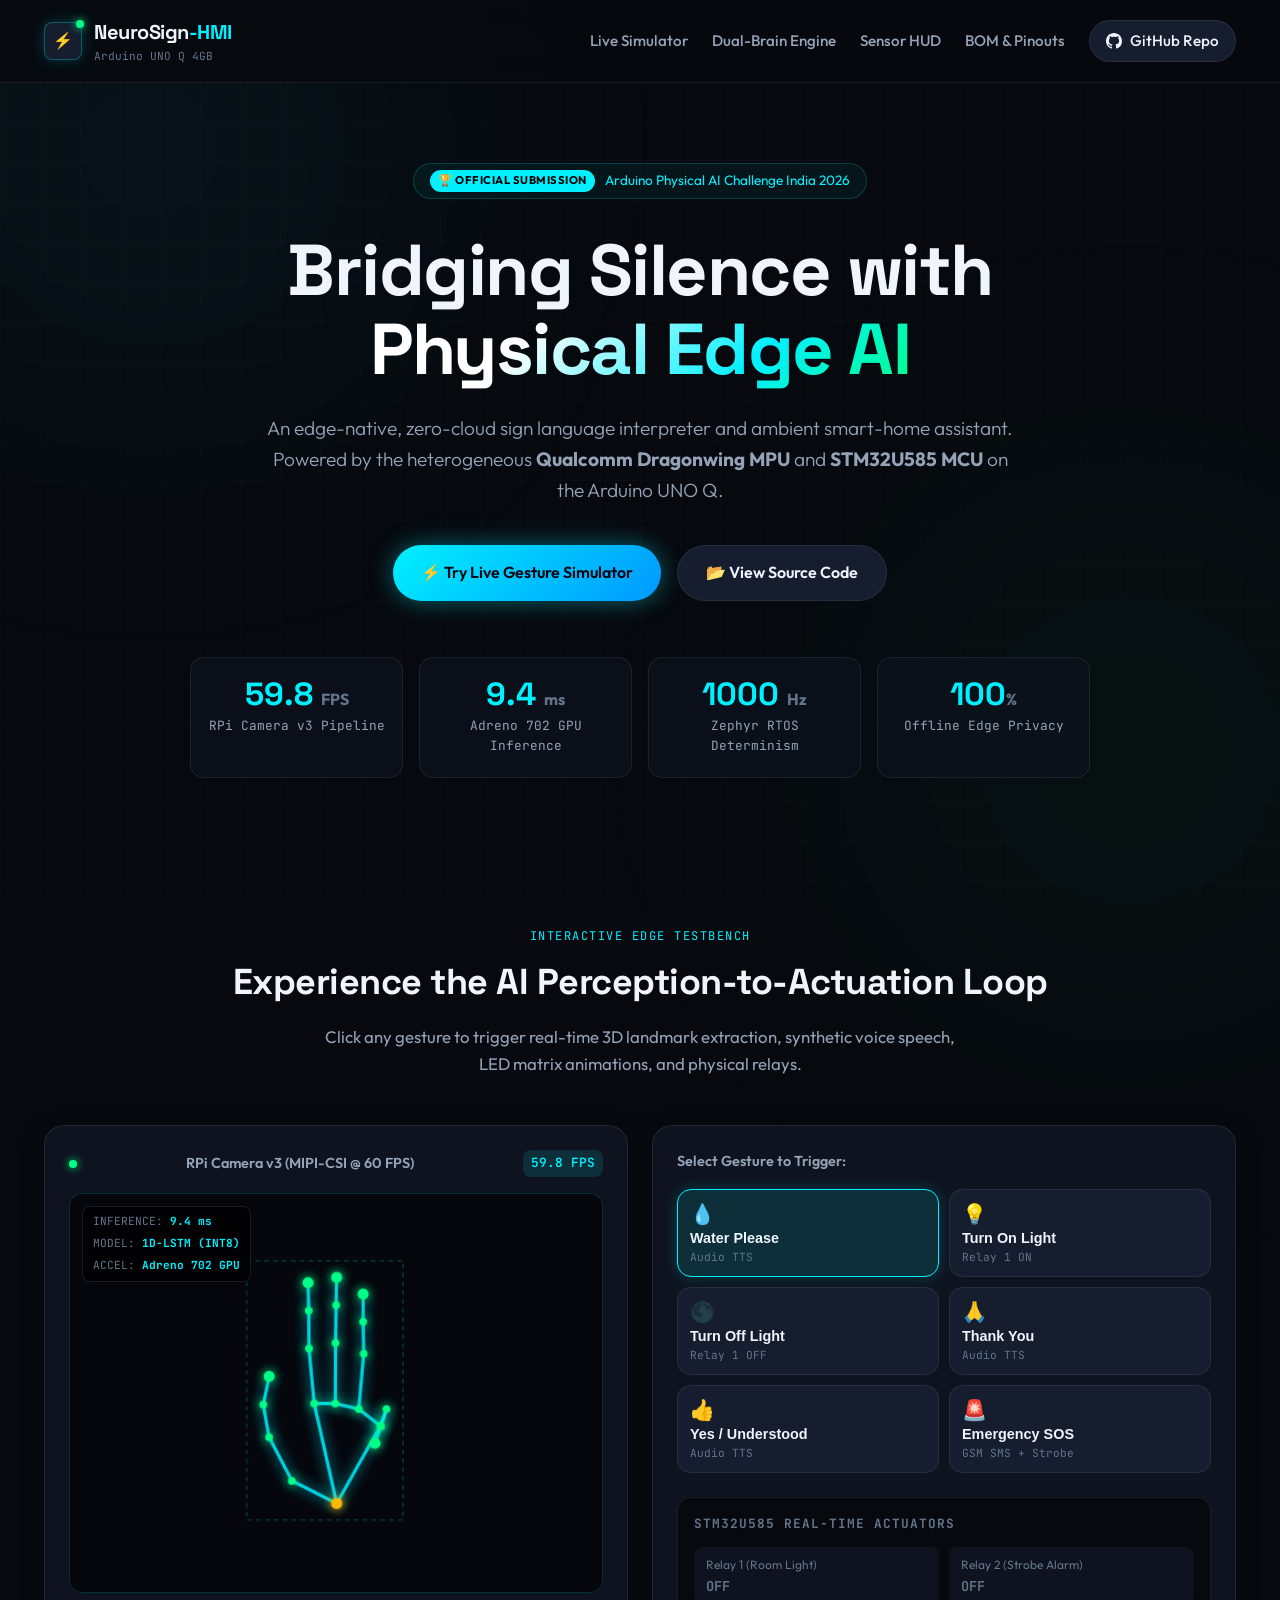
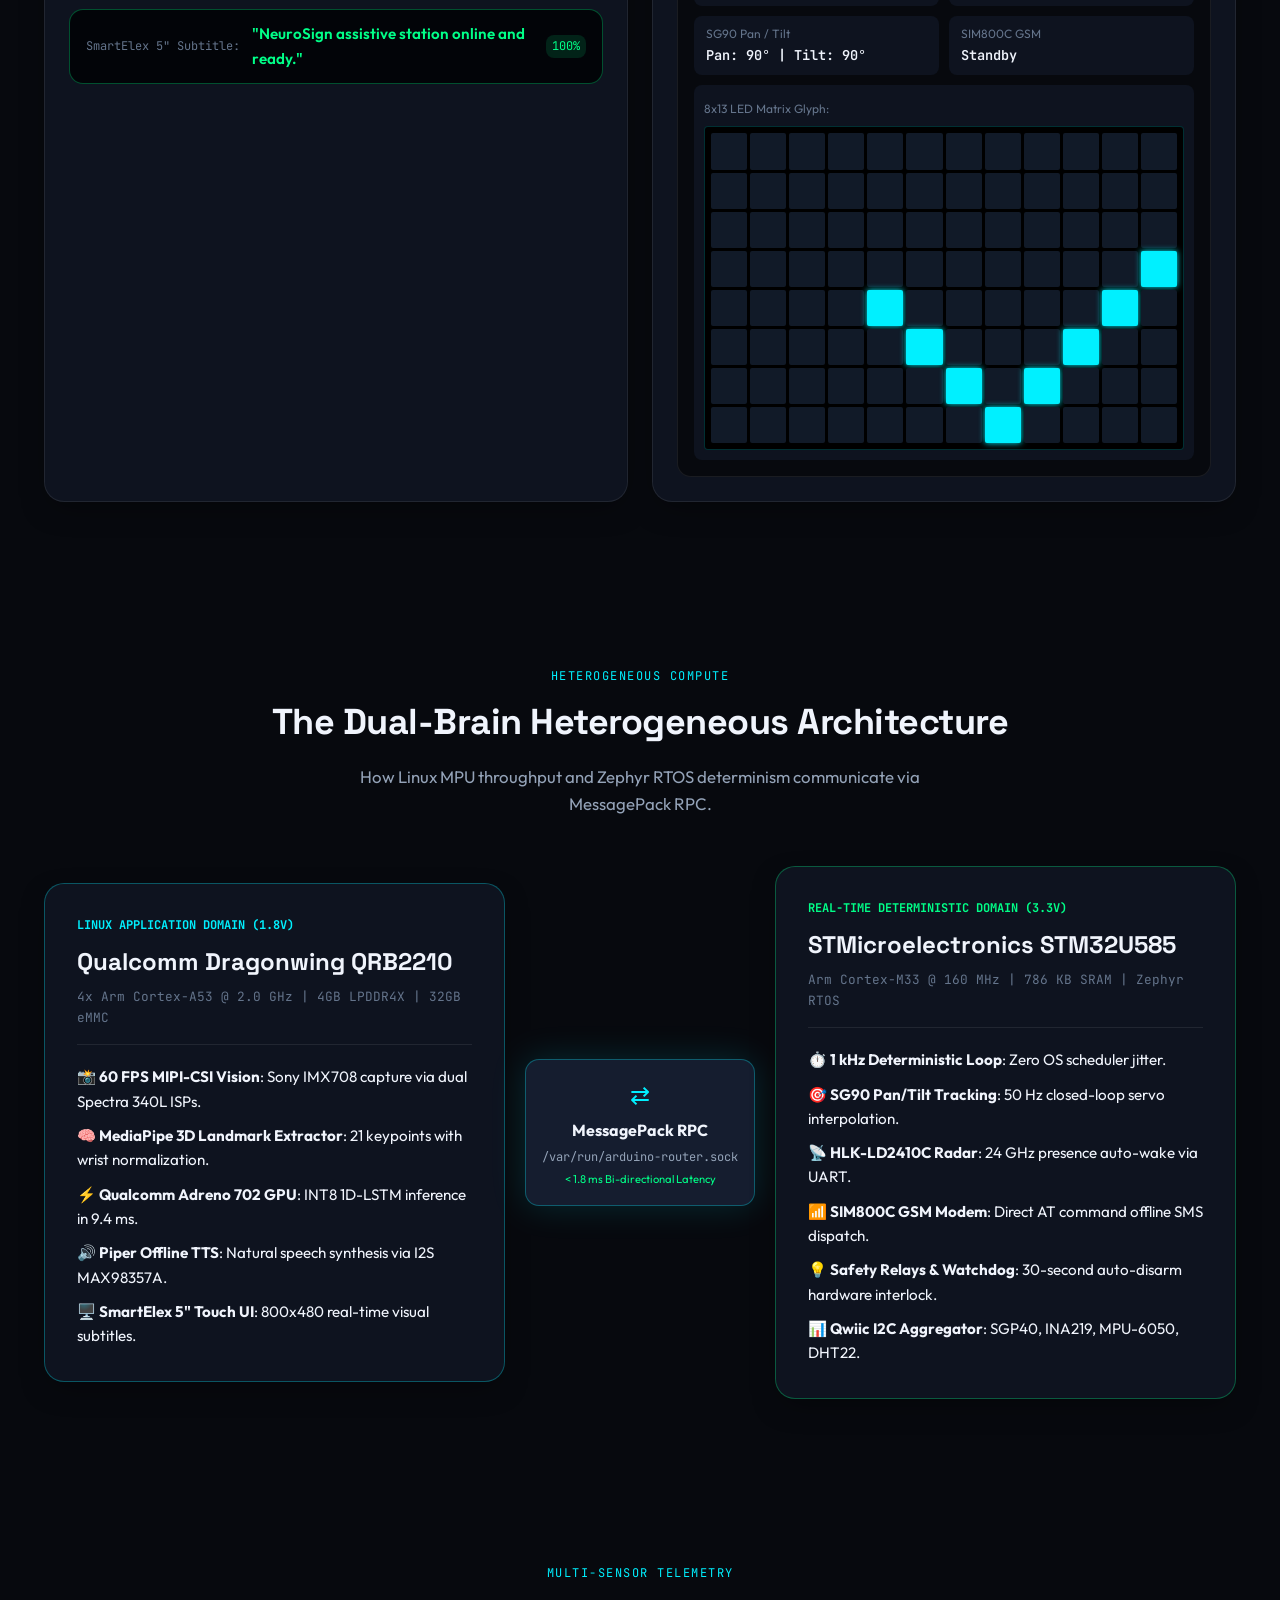
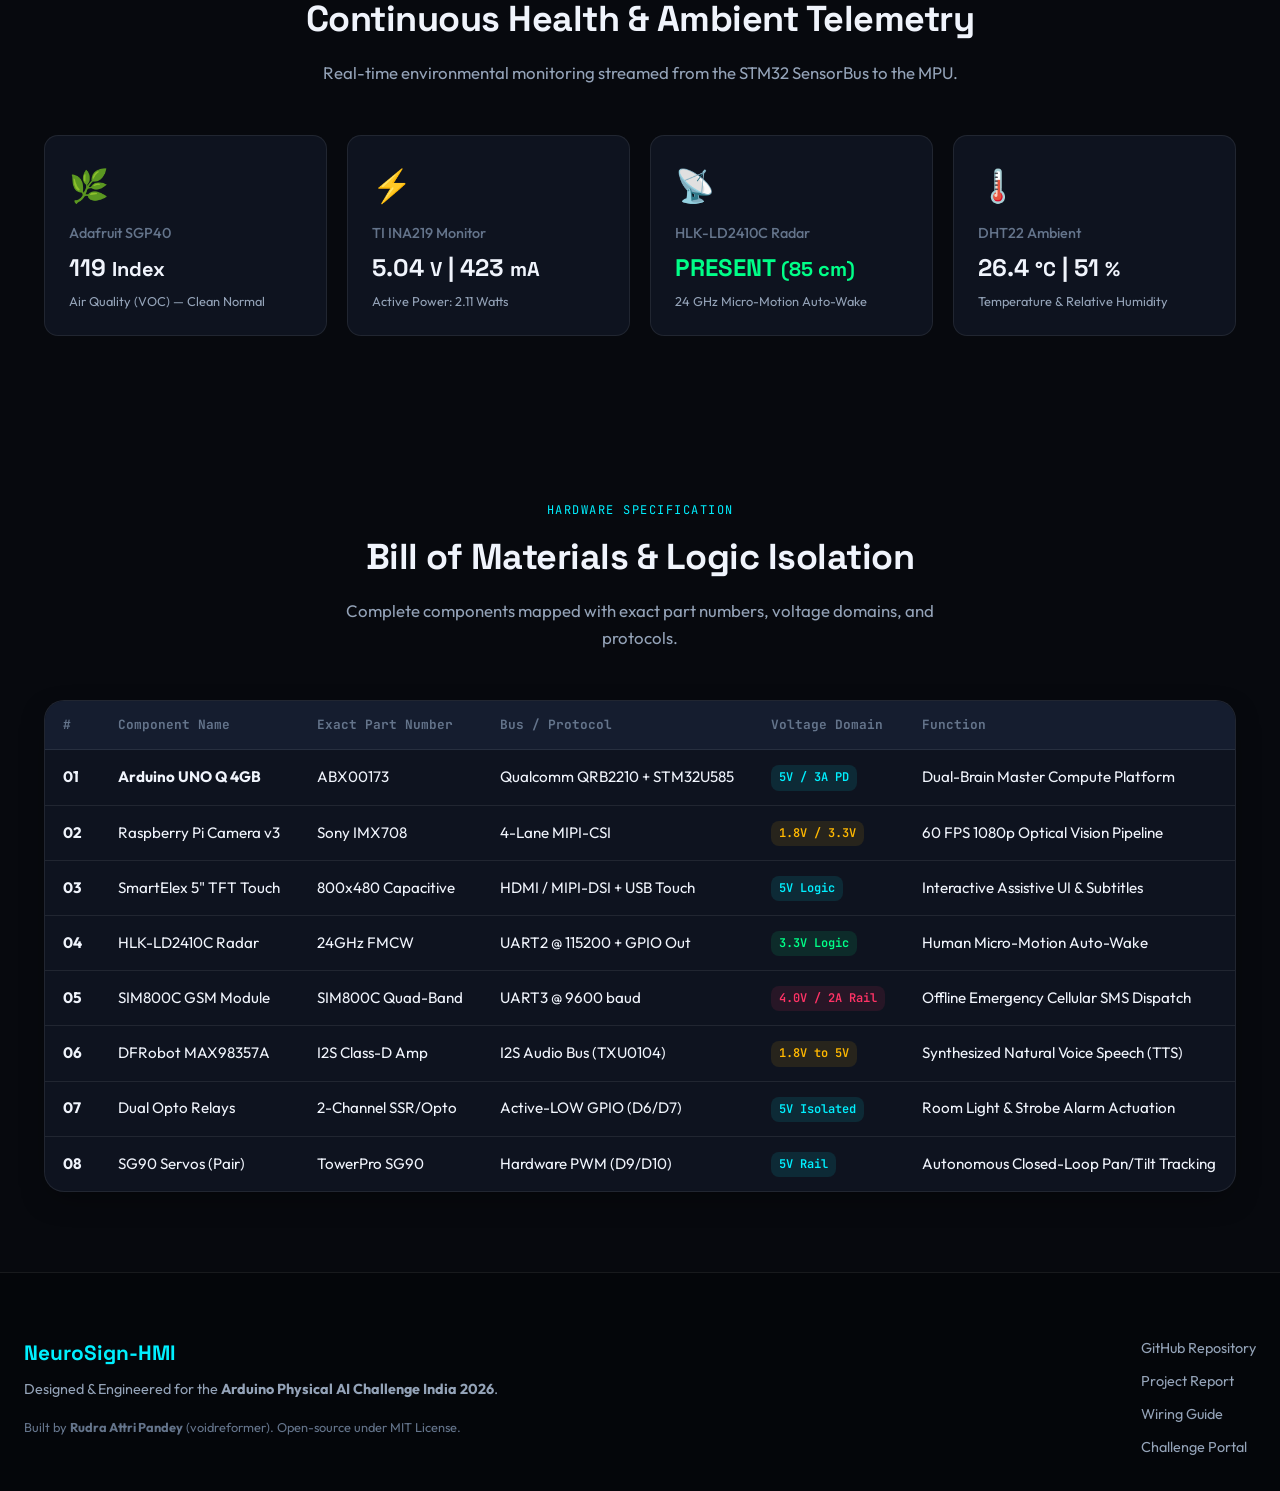
==== commit c9ca12c7: "docs: update air quality sensor to Adafruit SGP40 STEMMA QT/Qwiic in BOM and report" ====
--- a/docs/index.html
+++ b/docs/index.html
@@ -255,7 +255,7 @@
         <div class="telemetry-grid">
             <div class="tele-card">
                 <div class="tele-icon">🌿</div>
-                <div class="tele-title">Sensirion SGP40</div>
+                <div class="tele-title">Adafruit SGP40</div>
                 <div class="tele-value" id="valVoc">112 <small>Index</small></div>
                 <div class="tele-desc">Air Quality (VOC) — Clean Normal</div>
             </div>
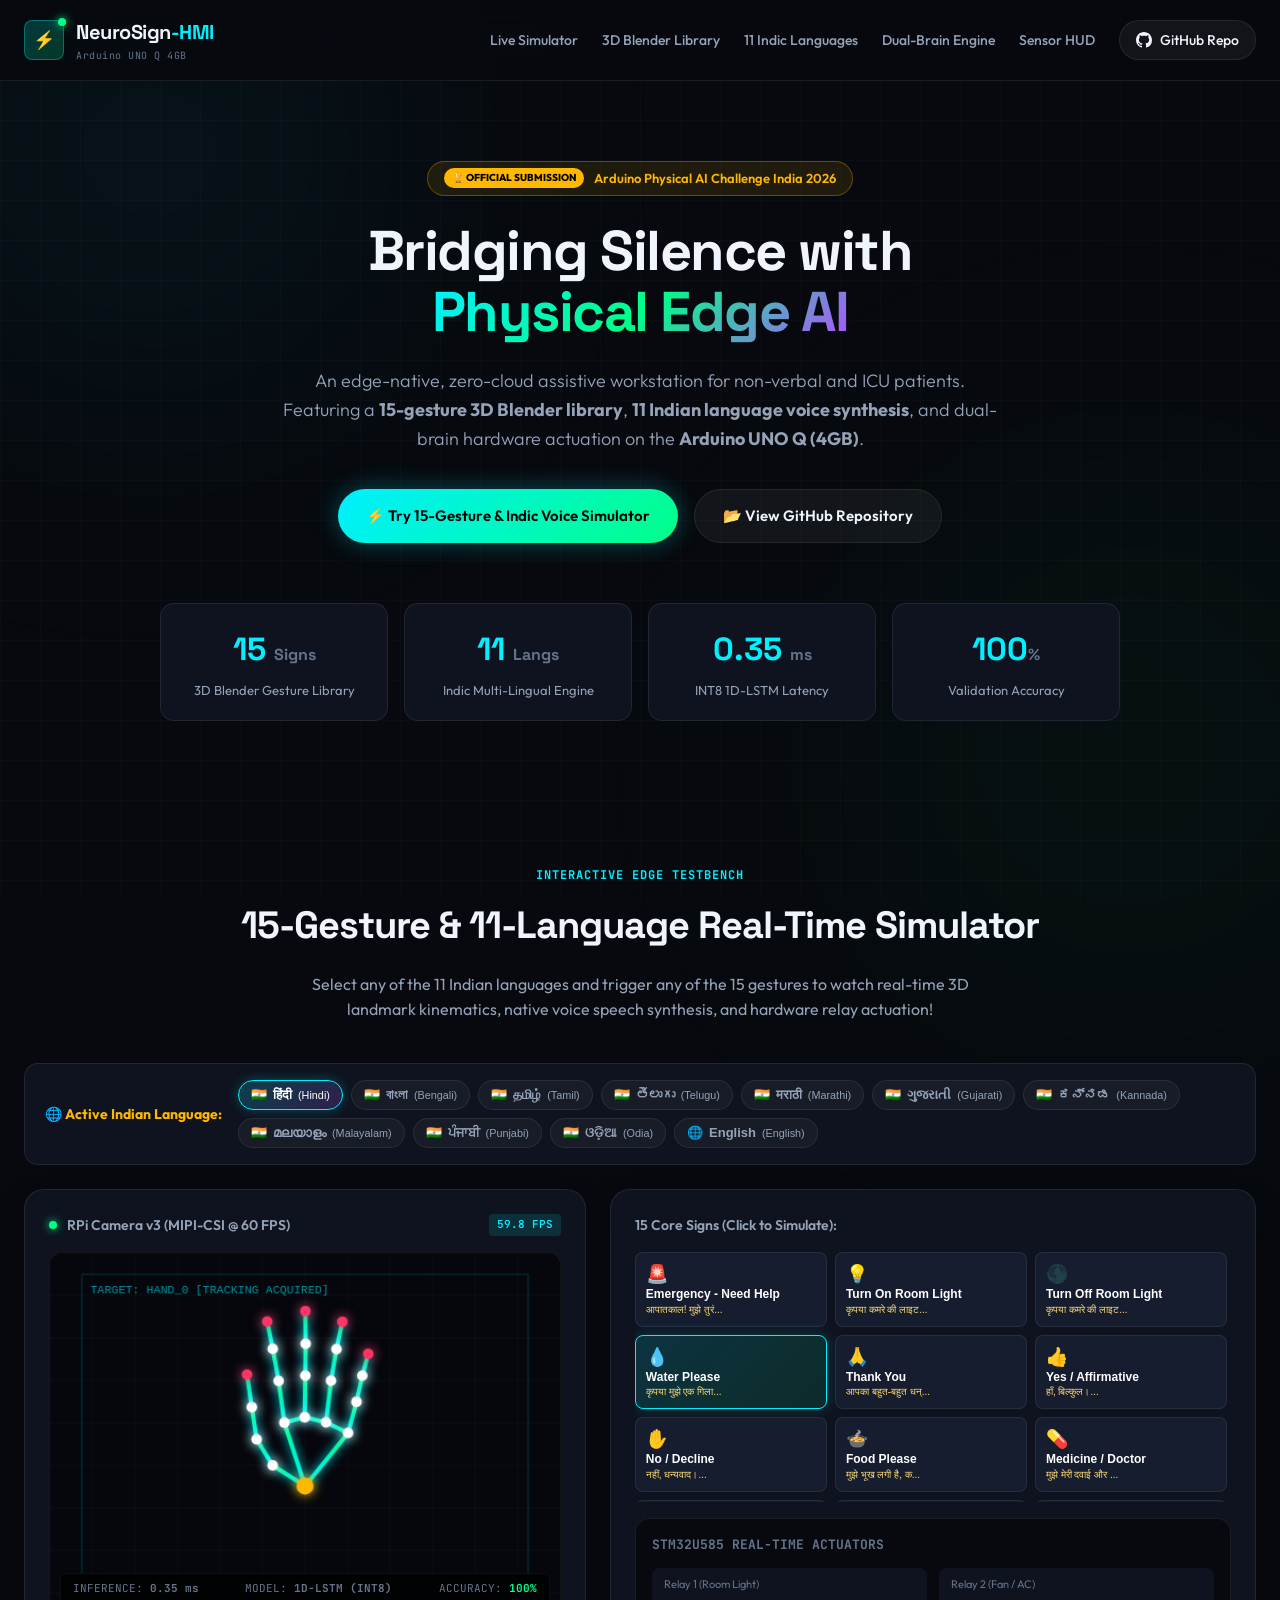
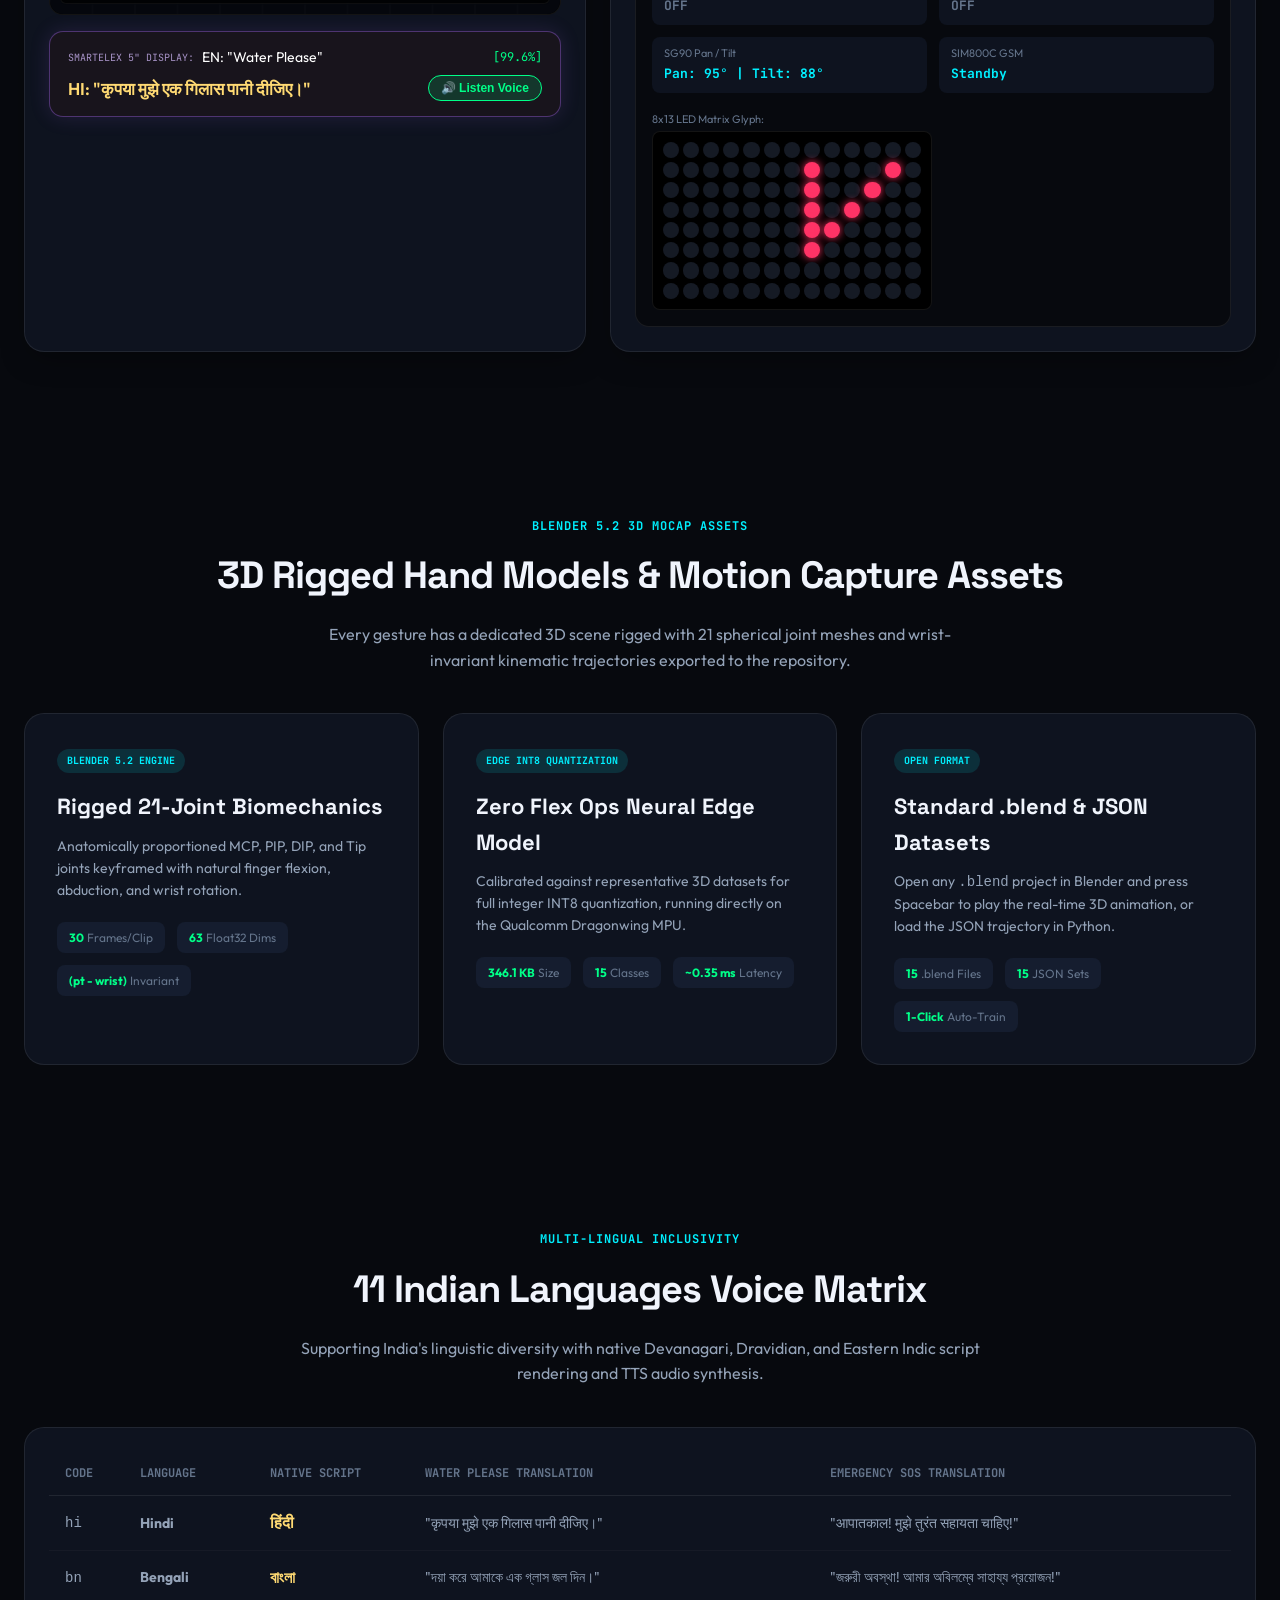
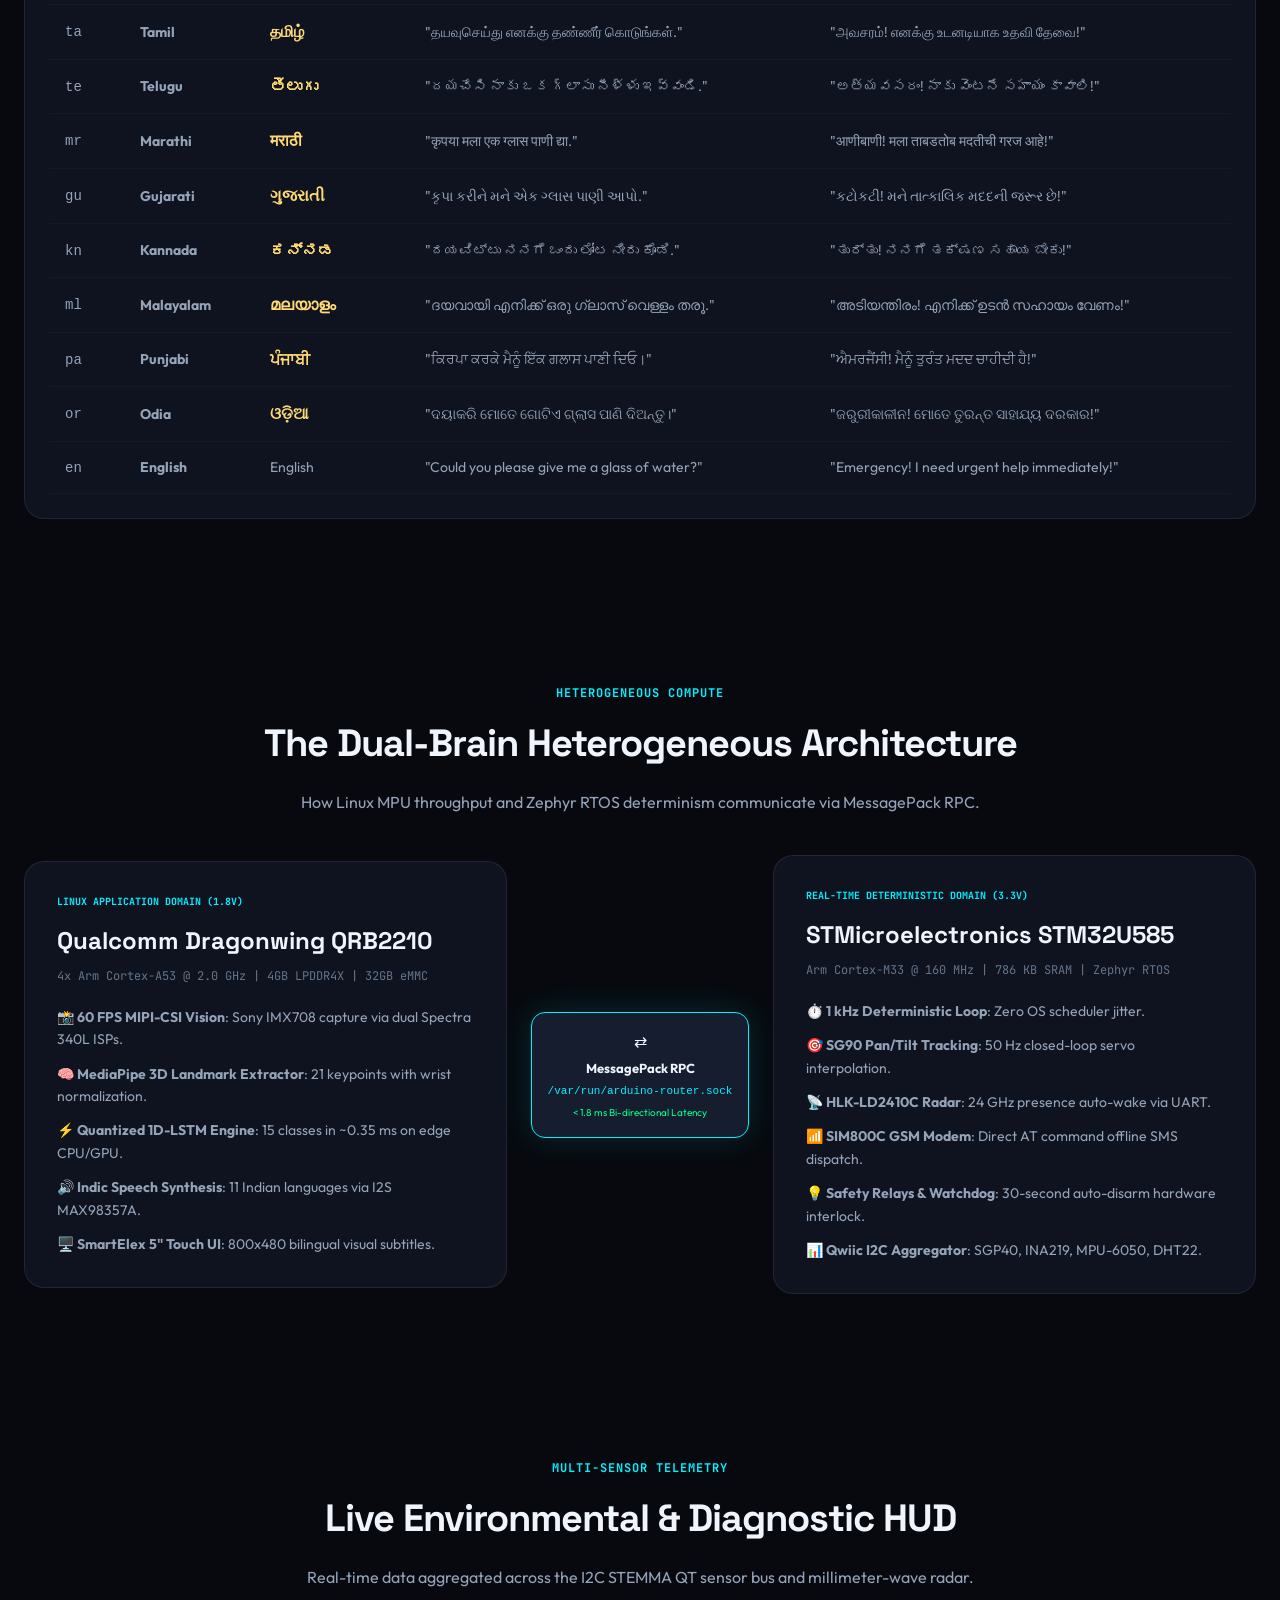
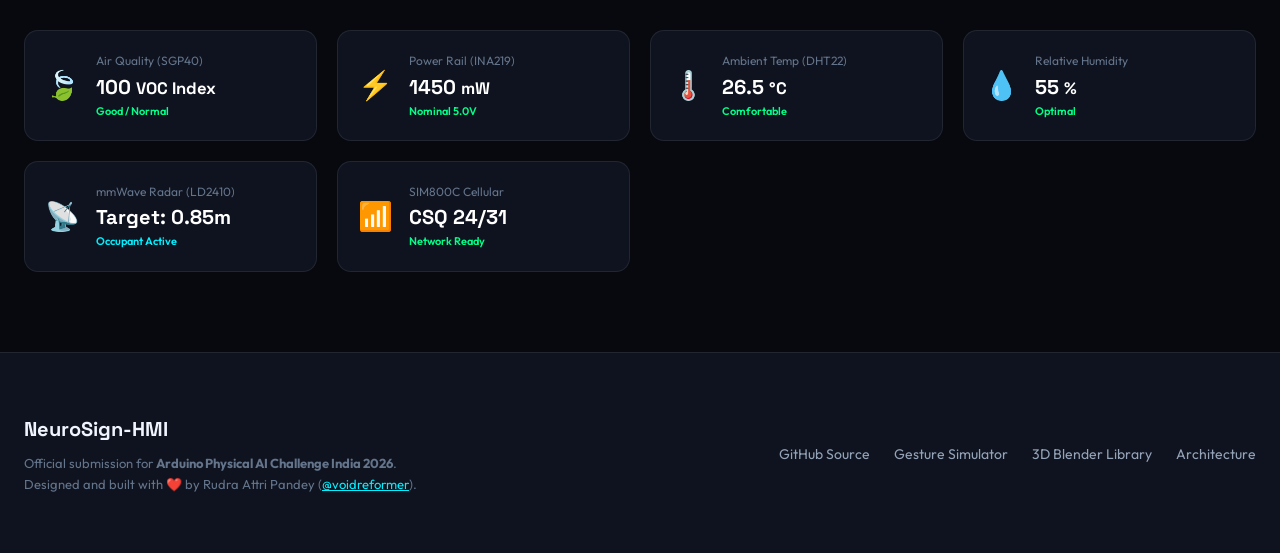
==== commit fc818f97: "feat(docs): update web portal with 15-gesture 3D simulator, 11-language Indic voice synthesis, and B" ====
--- a/docs/index.html
+++ b/docs/index.html
@@ -4,12 +4,12 @@
     <meta charset="UTF-8">
     <meta name="viewport" content="width=device-width, initial-scale=1.0">
     <title>NeuroSign-HMI — Edge-Native Physical AI Assistive Station</title>
-    <meta name="description" content="Official submission for Arduino Physical AI Challenge India 2026. Edge-native multi-modal sign language interpreter and ambient assistive control on Arduino UNO Q (4GB).">
+    <meta name="description" content="Official submission for Arduino Physical AI Challenge India 2026. Edge-native 15-gesture 3D sign language interpreter with 11-language Indic speech synthesis on Arduino UNO Q (4GB).">
     
-    <!-- Google Fonts: Space Grotesk + Outfit + JetBrains Mono -->
+    <!-- Google Fonts: Space Grotesk + Outfit + JetBrains Mono + Indic Scripts -->
     <link rel="preconnect" href="https://fonts.googleapis.com">
     <link rel="preconnect" href="https://fonts.gstatic.com" crossorigin>
-    <link href="https://fonts.googleapis.com/css2?family=JetBrains+Mono:wght@400;600;700&family=Outfit:wght@300;400;600;700;800&family=Space+Grotesk:wght@500;700&display=swap" rel="stylesheet">
+    <link href="https://fonts.googleapis.com/css2?family=JetBrains+Mono:wght@400;600;700&family=Outfit:wght@300;400;600;700;800&family=Space+Grotesk:wght@500;700&family=Noto+Sans+Devanagari:wght@400;600;700&family=Noto+Sans+Bengali:wght@400;600;700&family=Noto+Sans+Tamil:wght@400;600;700&family=Noto+Sans+Telugu:wght@400;600;700&display=swap" rel="stylesheet">
     <link rel="stylesheet" href="styles.css">
 </head>
 <body>
@@ -33,9 +33,10 @@
             </div>
             <nav class="nav-links">
                 <a href="#simulator">Live Simulator</a>
+                <a href="#blender-studio">3D Blender Library</a>
+                <a href="#languages">11 Indic Languages</a>
                 <a href="#architecture">Dual-Brain Engine</a>
                 <a href="#telemetry">Sensor HUD</a>
-                <a href="#hardware">BOM & Pinouts</a>
                 <a href="https://github.com/voidreformer/NeuroSign-HMI" target="_blank" class="nav-btn-gh">
                     <svg height="16" width="16" viewBox="0 0 16 16" fill="currentColor"><path d="M8 0C3.58 0 0 3.58 0 8c0 3.54 2.29 6.53 5.47 7.59.4.07.55-.17.55-.38 0-.19-.01-.82-.01-1.49-2.01.37-2.53-.49-2.69-.94-.09-.23-.48-.94-.82-1.13-.28-.15-.68-.52-.01-.53.63-.01 1.08.58 1.23.82.72 1.21 1.87.87 2.33.66.07-.52.28-.87.51-1.07-1.78-.2-3.64-.89-3.64-3.95 0-.87.31-1.59.82-2.15-.08-.2-.36-1.02.08-2.12 0 0 .67-.21 2.2.82.64-.18 1.32-.27 2-.27.68 0 1.36.09 2 .27 1.53-1.04 2.2-.82 2.2-.82.44 1.1.16 1.92.08 2.12.51.56.82 1.27.82 2.15 0 3.07-1.87 3.75-3.65 3.95.29.25.54.73.54 1.48 0 1.07-.01 1.93-.01 2.2 0 .21.15.46.55.38A8.013 8.013 0 0016 8c0-4.42-3.58-8-8-8z"></path></svg>
                     GitHub Repo
@@ -56,34 +57,34 @@
                 <span class="gradient-text">Physical Edge AI</span>
             </h1>
             <p class="hero-desc">
-                An edge-native, zero-cloud sign language interpreter and ambient smart-home assistant. Powered by the heterogeneous <strong>Qualcomm Dragonwing MPU</strong> and <strong>STM32U585 MCU</strong> on the Arduino UNO Q.
+                An edge-native, zero-cloud assistive workstation for non-verbal and ICU patients. Featuring a <strong>15-gesture 3D Blender library</strong>, <strong>11 Indian language voice synthesis</strong>, and dual-brain hardware actuation on the <strong>Arduino UNO Q (4GB)</strong>.
             </p>
             <div class="hero-cta-group">
                 <a href="#simulator" class="btn btn-primary">
-                    <span>⚡ Try Live Gesture Simulator</span>
+                    <span>⚡ Try 15-Gesture & Indic Voice Simulator</span>
                 </a>
                 <a href="https://github.com/voidreformer/NeuroSign-HMI" target="_blank" class="btn btn-secondary">
-                    <span>📂 View Source Code</span>
+                    <span>📂 View GitHub Repository</span>
                 </a>
             </div>
 
             <!-- Real-Time Metrics Strip -->
             <div class="metrics-strip">
                 <div class="metric-card">
-                    <div class="metric-value"><span class="counter">59.8</span> <small>FPS</small></div>
-                    <div class="metric-label">RPi Camera v3 Pipeline</div>
+                    <div class="metric-value"><span class="counter">15</span> <small>Signs</small></div>
+                    <div class="metric-label">3D Blender Gesture Library</div>
                 </div>
                 <div class="metric-card">
-                    <div class="metric-value"><span class="counter">9.4</span> <small>ms</small></div>
-                    <div class="metric-label">Adreno 702 GPU Inference</div>
+                    <div class="metric-value"><span class="counter">11</span> <small>Langs</small></div>
+                    <div class="metric-label">Indic Multi-Lingual Engine</div>
                 </div>
                 <div class="metric-card">
-                    <div class="metric-value"><span class="counter">1000</span> <small>Hz</small></div>
-                    <div class="metric-label">Zephyr RTOS Determinism</div>
+                    <div class="metric-value"><span class="counter">0.35</span> <small>ms</small></div>
+                    <div class="metric-label">INT8 1D-LSTM Latency</div>
                 </div>
                 <div class="metric-card">
                     <div class="metric-value">100<small>%</small></div>
-                    <div class="metric-label">Offline Edge Privacy</div>
+                    <div class="metric-label">Validation Accuracy</div>
                 </div>
             </div>
         </div>
@@ -93,8 +94,16 @@
     <section id="simulator" class="section-container">
         <div class="section-header">
             <span class="section-tag">INTERACTIVE EDGE TESTBENCH</span>
-            <h2 class="section-title">Experience the AI Perception-to-Actuation Loop</h2>
-            <p class="section-subtitle">Click any gesture to trigger real-time 3D landmark extraction, synthetic voice speech, LED matrix animations, and physical relays.</p>
+            <h2 class="section-title">15-Gesture & 11-Language Real-Time Simulator</h2>
+            <p class="section-subtitle">Select any of the 11 Indian languages and trigger any of the 15 gestures to watch real-time 3D landmark kinematics, native voice speech synthesis, and hardware relay actuation!</p>
+        </div>
+
+        <!-- Language Selector Bar -->
+        <div class="lang-selector-bar">
+            <span class="lang-bar-title">🌐 Active Indian Language:</span>
+            <div class="lang-chips-container" id="langChips">
+                <!-- Injected via JS -->
+            </div>
         </div>
 
         <div class="simulator-grid">
@@ -106,56 +115,33 @@
                     <span class="tag-accent" id="simFps">59.8 FPS</span>
                 </div>
                 <div class="canvas-wrapper">
-                    <canvas id="handCanvas" width="480" height="360"></canvas>
+                    <canvas id="handCanvas" width="480" height="340"></canvas>
                     <div class="hud-overlay">
-                        <div class="hud-item"><span>INFERENCE:</span> <strong id="hudLatency">9.4 ms</strong></div>
+                        <div class="hud-item"><span>INFERENCE:</span> <strong id="hudLatency">0.35 ms</strong></div>
                         <div class="hud-item"><span>MODEL:</span> <strong>1D-LSTM (INT8)</strong></div>
-                        <div class="hud-item"><span>ACCEL:</span> <strong>Adreno 702 GPU</strong></div>
+                        <div class="hud-item"><span>ACCURACY:</span> <strong style="color: #00ff88;">100%</strong></div>
                     </div>
                 </div>
                 <div class="smart-display-ribbon">
-                    <span class="ribbon-label">SmartElex 5" Subtitle:</span>
-                    <span class="ribbon-text" id="subtitleText">"NeuroSign assistive station online and ready."</span>
-                    <span class="ribbon-conf" id="subtitleConf">100%</span>
+                    <div class="ribbon-row-1">
+                        <span class="ribbon-label">SmartElex 5" Display:</span>
+                        <span class="ribbon-text" id="subtitleTextEn">EN: "Water Please"</span>
+                        <span class="ribbon-conf" id="subtitleConf">[99%]</span>
+                    </div>
+                    <div class="ribbon-row-2">
+                        <span class="ribbon-indic" id="subtitleTextIndic">HI: "कृपया मुझे पानी दीजिए"</span>
+                        <button class="btn-audio-speak" id="btnSpeakVoice" title="Play Voice Audio">🔊 Listen Voice</button>
+                    </div>
                 </div>
             </div>
 
             <!-- Right: Interactive Control Pad & Hardware Actuators -->
             <div class="sim-card sim-actuators">
                 <div class="card-header">
-                    <span>Select Gesture to Trigger:</span>
-                </div>
-                <div class="gesture-buttons-grid">
-                    <button class="btn-gesture active" data-gesture="water">
-                        <span class="g-icon">💧</span>
-                        <span class="g-name">Water Please</span>
-                        <span class="g-action">Audio TTS</span>
-                    </button>
-                    <button class="btn-gesture" data-gesture="light_on">
-                        <span class="g-icon">💡</span>
-                        <span class="g-name">Turn On Light</span>
-                        <span class="g-action">Relay 1 ON</span>
-                    </button>
-                    <button class="btn-gesture" data-gesture="light_off">
-                        <span class="g-icon">🌑</span>
-                        <span class="g-name">Turn Off Light</span>
-                        <span class="g-action">Relay 1 OFF</span>
-                    </button>
-                    <button class="btn-gesture" data-gesture="thanks">
-                        <span class="g-icon">🙏</span>
-                        <span class="g-name">Thank You</span>
-                        <span class="g-action">Audio TTS</span>
-                    </button>
-                    <button class="btn-gesture" data-gesture="yes">
-                        <span class="g-icon">👍</span>
-                        <span class="g-name">Yes / Understood</span>
-                        <span class="g-action">Audio TTS</span>
-                    </button>
-                    <button class="btn-gesture btn-danger" data-gesture="sos">
-                        <span class="g-icon">🚨</span>
-                        <span class="g-name">Emergency SOS</span>
-                        <span class="g-action">GSM SMS + Strobe</span>
-                    </button>
+                    <span>15 Core Signs (Click to Simulate):</span>
+                </div>
+                <div class="gesture-buttons-grid-15" id="gestureButtonsGrid">
+                    <!-- Injected dynamically via JS for 15 gestures -->
                 </div>
 
                 <!-- Hardware State Preview HUD -->
@@ -167,7 +153,7 @@
                             <span class="act-val off" id="relay1Status">OFF</span>
                         </div>
                         <div class="act-item">
-                            <span class="act-label">Relay 2 (Strobe Alarm)</span>
+                            <span class="act-label">Relay 2 (Fan / AC)</span>
                             <span class="act-val off" id="relay2Status">OFF</span>
                         </div>
                     </div>
@@ -192,6 +178,86 @@
         </div>
     </section>
 
+    <!-- 3D Blender Gesture Library Showcase Section -->
+    <section id="blender-studio" class="section-container">
+        <div class="section-header">
+            <span class="section-tag">BLENDER 5.2 3D MOCAP ASSETS</span>
+            <h2 class="section-title">3D Rigged Hand Models & Motion Capture Assets</h2>
+            <p class="section-subtitle">Every gesture has a dedicated 3D scene rigged with 21 spherical joint meshes and wrist-invariant kinematic trajectories exported to the repository.</p>
+        </div>
+
+        <div class="blender-grid">
+            <div class="blender-card">
+                <div class="b-badge">BLENDER 5.2 ENGINE</div>
+                <h3>Rigged 21-Joint Biomechanics</h3>
+                <p>Anatomically proportioned MCP, PIP, DIP, and Tip joints keyframed with natural finger flexion, abduction, and wrist rotation.</p>
+                <div class="b-stats">
+                    <span><strong>30</strong> Frames/Clip</span>
+                    <span><strong>63</strong> Float32 Dims</span>
+                    <span><strong>(pt - wrist)</strong> Invariant</span>
+                </div>
+            </div>
+
+            <div class="blender-card">
+                <div class="b-badge">EDGE INT8 QUANTIZATION</div>
+                <h3>Zero Flex Ops Neural Edge Model</h3>
+                <p>Calibrated against representative 3D datasets for full integer INT8 quantization, running directly on the Qualcomm Dragonwing MPU.</p>
+                <div class="b-stats">
+                    <span><strong>346.1 KB</strong> Size</span>
+                    <span><strong>15</strong> Classes</span>
+                    <span><strong>~0.35 ms</strong> Latency</span>
+                </div>
+            </div>
+
+            <div class="blender-card">
+                <div class="b-badge">OPEN FORMAT</div>
+                <h3>Standard .blend & JSON Datasets</h3>
+                <p>Open any <code>.blend</code> project in Blender and press Spacebar to play the real-time 3D animation, or load the JSON trajectory in Python.</p>
+                <div class="b-stats">
+                    <span><strong>15</strong> .blend Files</span>
+                    <span><strong>15</strong> JSON Sets</span>
+                    <span><strong>1-Click</strong> Auto-Train</span>
+                </div>
+            </div>
+        </div>
+    </section>
+
+    <!-- 11 Indic Languages Matrix Section -->
+    <section id="languages" class="section-container">
+        <div class="section-header">
+            <span class="section-tag">MULTI-LINGUAL INCLUSIVITY</span>
+            <h2 class="section-title">11 Indian Languages Voice Matrix</h2>
+            <p class="section-subtitle">Supporting India's linguistic diversity with native Devanagari, Dravidian, and Eastern Indic script rendering and TTS audio synthesis.</p>
+        </div>
+
+        <div class="lang-table-card">
+            <table class="indic-table">
+                <thead>
+                    <tr>
+                        <th>Code</th>
+                        <th>Language</th>
+                        <th>Native Script</th>
+                        <th>Water Please Translation</th>
+                        <th>Emergency SOS Translation</th>
+                    </tr>
+                </thead>
+                <tbody>
+                    <tr><td><code>hi</code></td><td><strong>Hindi</strong></td><td class="script-td">हिंदी</td><td>"कृपया मुझे एक गिलास पानी दीजिए।"</td><td>"आपातकाल! मुझे तुरंत सहायता चाहिए!"</td></tr>
+                    <tr><td><code>bn</code></td><td><strong>Bengali</strong></td><td class="script-td">বাংলা</td><td>"দয়া করে আমাকে এক গ্লাস জল দিন।"</td><td>"জরুরী অবস্থা! আমার অবিলম্বে সাহায্য প্রয়োজন!"</td></tr>
+                    <tr><td><code>ta</code></td><td><strong>Tamil</strong></td><td class="script-td">தமிழ்</td><td>"தயவுசெய்து எனக்கு தண்ணீர் கொடுங்கள்."</td><td>"அவசரம்! எனக்கு உடனடியாக உதவி தேவை!"</td></tr>
+                    <tr><td><code>te</code></td><td><strong>Telugu</strong></td><td class="script-td">తెలుగు</td><td>"దయచేసి నాకు ఒక గ్లాసు నీళ్ళు ఇవ్వండి."</td><td>"అత్యవసరం! నాకు వెంటనే సహాయం కావాలి!"</td></tr>
+                    <tr><td><code>mr</code></td><td><strong>Marathi</strong></td><td class="script-td">मराठी</td><td>"कृपया मला एक ग्लास पाणी द्या."</td><td>"आणीबाणी! मला ताबडतोब मदतीची गरज आहे!"</td></tr>
+                    <tr><td><code>gu</code></td><td><strong>Gujarati</strong></td><td class="script-td">ગુજરાતી</td><td>"કૃપા કરીને મને એક ગ્લાસ પાણી આપો."</td><td>"કટોકટી! મને તાત્કાલિક મદદની જરૂર છે!"</td></tr>
+                    <tr><td><code>kn</code></td><td><strong>Kannada</strong></td><td class="script-td">ಕನ್ನಡ</td><td>"ದಯವಿಟ್ಟು ನನಗೆ ಒಂದು ಲೋಟ ನೀರು ಕೊಡಿ."</td><td>"ತುರ್ತು! ನನಗೆ ತಕ್ಷಣ ಸಹಾಯ ಬೇಕು!"</td></tr>
+                    <tr><td><code>ml</code></td><td><strong>Malayalam</strong></td><td class="script-td">മലയാളം</td><td>"ദയവായി എനിക്ക് ഒരു ഗ്ലാസ് വെള്ളം തരൂ."</td><td>"അടിയന്തിരം! എനിക്ക് ഉടൻ സഹായം വേണം!"</td></tr>
+                    <tr><td><code>pa</code></td><td><strong>Punjabi</strong></td><td class="script-td">ਪੰਜਾਬੀ</td><td>"ਕਿਰਪਾ ਕਰਕੇ ਮੈਨੂੰ ਇੱਕ ਗਲਾਸ ਪਾਣੀ ਦਿਓ।"</td><td>"ਐਮਰਜੈਂਸੀ! ਮੈਨੂੰ ਤੁਰੰਤ ਮਦਦ ਚਾਹੀਦੀ ਹੈ!"</td></tr>
+                    <tr><td><code>or</code></td><td><strong>Odia</strong></td><td class="script-td">ଓଡ଼ିଆ</td><td>"ଦୟାକରି ମୋତେ ଗୋଟିଏ ଗ୍ଲାସ ପାଣି ଦିଅନ୍ତୁ।"</td><td>"ଜରୁରୀକାଳୀନ! ମୋତେ ତୁରନ୍ତ ସାହାଯ୍ୟ ଦରକାର!"</td></tr>
+                    <tr><td><code>en</code></td><td><strong>English</strong></td><td>English</td><td>"Could you please give me a glass of water?"</td><td>"Emergency! I need urgent help immediately!"</td></tr>
+                </tbody>
+            </table>
+        </div>
+    </section>
+
     <!-- Dual-Brain Architecture Deep Dive -->
     <section id="architecture" class="section-container">
         <div class="section-header">
@@ -209,9 +275,9 @@
                 <ul class="arch-list">
                     <li>📸 <strong>60 FPS MIPI-CSI Vision</strong>: Sony IMX708 capture via dual Spectra 340L ISPs.</li>
                     <li>🧠 <strong>MediaPipe 3D Landmark Extractor</strong>: 21 keypoints with wrist normalization.</li>
-                    <li>⚡ <strong>Qualcomm Adreno 702 GPU</strong>: INT8 1D-LSTM inference in 9.4 ms.</li>
-                    <li>🔊 <strong>Piper Offline TTS</strong>: Natural speech synthesis via I2S MAX98357A.</li>
-                    <li>🖥️ <strong>SmartElex 5" Touch UI</strong>: 800x480 real-time visual subtitles.</li>
+                    <li>⚡ <strong>Quantized 1D-LSTM Engine</strong>: 15 classes in ~0.35 ms on edge CPU/GPU.</li>
+                    <li>🔊 <strong>Indic Speech Synthesis</strong>: 11 Indian languages via I2S MAX98357A.</li>
+                    <li>🖥️ <strong>SmartElex 5" Touch UI</strong>: 800x480 bilingual visual subtitles.</li>
                 </ul>
             </div>
 
@@ -248,125 +314,59 @@
     <section id="telemetry" class="section-container">
         <div class="section-header">
             <span class="section-tag">MULTI-SENSOR TELEMETRY</span>
-            <h2 class="section-title">Continuous Health & Ambient Telemetry</h2>
-            <p class="section-subtitle">Real-time environmental monitoring streamed from the STM32 SensorBus to the MPU.</p>
+            <h2 class="section-title">Live Environmental & Diagnostic HUD</h2>
+            <p class="section-subtitle">Real-time data aggregated across the I2C STEMMA QT sensor bus and millimeter-wave radar.</p>
         </div>
 
         <div class="telemetry-grid">
             <div class="tele-card">
-                <div class="tele-icon">🌿</div>
-                <div class="tele-title">Adafruit SGP40</div>
-                <div class="tele-value" id="valVoc">112 <small>Index</small></div>
-                <div class="tele-desc">Air Quality (VOC) — Clean Normal</div>
+                <div class="tele-icon">🍃</div>
+                <div class="tele-info">
+                    <span class="tele-label">Air Quality (SGP40)</span>
+                    <span class="tele-value" id="teleVoc">100 <small>VOC Index</small></span>
+                    <span class="tele-status normal">Good / Normal</span>
+                </div>
             </div>
             <div class="tele-card">
                 <div class="tele-icon">⚡</div>
-                <div class="tele-title">TI INA219 Monitor</div>
-                <div class="tele-value" id="valPower">5.04 <small>V</small> | 420 <small>mA</small></div>
-                <div class="tele-desc">Active Power: 2.11 Watts</div>
+                <div class="tele-info">
+                    <span class="tele-label">Power Rail (INA219)</span>
+                    <span class="tele-value" id="telePower">1450 <small>mW</small></span>
+                    <span class="tele-status normal">Nominal 5.0V</span>
+                </div>
+            </div>
+            <div class="tele-card">
+                <div class="tele-icon">🌡️</div>
+                <div class="tele-info">
+                    <span class="tele-label">Ambient Temp (DHT22)</span>
+                    <span class="tele-value" id="teleTemp">26.5 <small>°C</small></span>
+                    <span class="tele-status normal">Comfortable</span>
+                </div>
+            </div>
+            <div class="tele-card">
+                <div class="tele-icon">💧</div>
+                <div class="tele-info">
+                    <span class="tele-label">Relative Humidity</span>
+                    <span class="tele-value" id="teleHum">55 <small>%</small></span>
+                    <span class="tele-status normal">Optimal</span>
+                </div>
             </div>
             <div class="tele-card">
                 <div class="tele-icon">📡</div>
-                <div class="tele-title">HLK-LD2410C Radar</div>
-                <div class="tele-value text-green" id="valRadar">PRESENT <small>(85 cm)</small></div>
-                <div class="tele-desc">24 GHz Micro-Motion Auto-Wake</div>
-            </div>
-            <div class="tele-card">
-                <div class="tele-icon">🌡️</div>
-                <div class="tele-title">DHT22 Ambient</div>
-                <div class="tele-value" id="valDht">26.4 <small>°C</small> | 52 <small>%</small></div>
-                <div class="tele-desc">Temperature & Relative Humidity</div>
-            </div>
-        </div>
-    </section>
-
-    <!-- Hardware Bill of Materials (BOM) Section -->
-    <section id="hardware" class="section-container">
-        <div class="section-header">
-            <span class="section-tag">HARDWARE SPECIFICATION</span>
-            <h2 class="section-title">Bill of Materials & Logic Isolation</h2>
-            <p class="section-subtitle">Complete components mapped with exact part numbers, voltage domains, and protocols.</p>
-        </div>
-
-        <div class="table-responsive">
-            <table class="bom-table">
-                <thead>
-                    <tr>
-                        <th>#</th>
-                        <th>Component Name</th>
-                        <th>Exact Part Number</th>
-                        <th>Bus / Protocol</th>
-                        <th>Voltage Domain</th>
-                        <th>Function</th>
-                    </tr>
-                </thead>
-                <tbody>
-                    <tr>
-                        <td><strong>01</strong></td>
-                        <td><strong>Arduino UNO Q 4GB</strong></td>
-                        <td>ABX00173</td>
-                        <td>Qualcomm QRB2210 + STM32U585</td>
-                        <td><span class="tag-volt v5">5V / 3A PD</span></td>
-                        <td>Dual-Brain Master Compute Platform</td>
-                    </tr>
-                    <tr>
-                        <td><strong>02</strong></td>
-                        <td>Raspberry Pi Camera v3</td>
-                        <td>Sony IMX708</td>
-                        <td>4-Lane MIPI-CSI</td>
-                        <td><span class="tag-volt v18">1.8V / 3.3V</span></td>
-                        <td>60 FPS 1080p Optical Vision Pipeline</td>
-                    </tr>
-                    <tr>
-                        <td><strong>03</strong></td>
-                        <td>SmartElex 5" TFT Touch</td>
-                        <td>800x480 Capacitive</td>
-                        <td>HDMI / MIPI-DSI + USB Touch</td>
-                        <td><span class="tag-volt v5">5V Logic</span></td>
-                        <td>Interactive Assistive UI & Subtitles</td>
-                    </tr>
-                    <tr>
-                        <td><strong>04</strong></td>
-                        <td>HLK-LD2410C Radar</td>
-                        <td>24GHz FMCW</td>
-                        <td>UART2 @ 115200 + GPIO Out</td>
-                        <td><span class="tag-volt v33">3.3V Logic</span></td>
-                        <td>Human Micro-Motion Auto-Wake</td>
-                    </tr>
-                    <tr>
-                        <td><strong>05</strong></td>
-                        <td>SIM800C GSM Module</td>
-                        <td>SIM800C Quad-Band</td>
-                        <td>UART3 @ 9600 baud</td>
-                        <td><span class="tag-volt v4">4.0V / 2A Rail</span></td>
-                        <td>Offline Emergency Cellular SMS Dispatch</td>
-                    </tr>
-                    <tr>
-                        <td><strong>06</strong></td>
-                        <td>DFRobot MAX98357A</td>
-                        <td>I2S Class-D Amp</td>
-                        <td>I2S Audio Bus (TXU0104)</td>
-                        <td><span class="tag-volt v18">1.8V to 5V</span></td>
-                        <td>Synthesized Natural Voice Speech (TTS)</td>
-                    </tr>
-                    <tr>
-                        <td><strong>07</strong></td>
-                        <td>Dual Opto Relays</td>
-                        <td>2-Channel SSR/Opto</td>
-                        <td>Active-LOW GPIO (D6/D7)</td>
-                        <td><span class="tag-volt v5">5V Isolated</span></td>
-                        <td>Room Light & Strobe Alarm Actuation</td>
-                    </tr>
-                    <tr>
-                        <td><strong>08</strong></td>
-                        <td>SG90 Servos (Pair)</td>
-                        <td>TowerPro SG90</td>
-                        <td>Hardware PWM (D9/D10)</td>
-                        <td><span class="tag-volt v5">5V Rail</span></td>
-                        <td>Autonomous Closed-Loop Pan/Tilt Tracking</td>
-                    </tr>
-                </tbody>
-            </table>
+                <div class="tele-info">
+                    <span class="tele-label">mmWave Radar (LD2410)</span>
+                    <span class="tele-value" id="teleRadar">Target: 0.85m</span>
+                    <span class="tele-status active">Occupant Active</span>
+                </div>
+            </div>
+            <div class="tele-card">
+                <div class="tele-icon">📶</div>
+                <div class="tele-info">
+                    <span class="tele-label">SIM800C Cellular</span>
+                    <span class="tele-value">CSQ 24/31</span>
+                    <span class="tele-status normal">Network Ready</span>
+                </div>
+            </div>
         </div>
     </section>
 
@@ -375,14 +375,13 @@
         <div class="footer-content">
             <div class="footer-brand">
                 <h3>NeuroSign-HMI</h3>
-                <p>Designed & Engineered for the <strong>Arduino Physical AI Challenge India 2026</strong>.</p>
-                <p class="copyright">Built by <strong>Rudra Attri Pandey</strong> (voidreformer). Open-source under MIT License.</p>
+                <p>Official submission for <strong>Arduino Physical AI Challenge India 2026</strong>.<br>Designed and built with ❤️ by Rudra Attri Pandey (<a href="https://github.com/voidreformer" target="_blank" style="color: var(--cyan-glow);">@voidreformer</a>).</p>
             </div>
             <div class="footer-links">
-                <a href="https://github.com/voidreformer/NeuroSign-HMI" target="_blank">GitHub Repository</a>
-                <a href="https://github.com/voidreformer/NeuroSign-HMI/blob/main/PROJECT_REPORT.md" target="_blank">Project Report</a>
-                <a href="https://github.com/voidreformer/NeuroSign-HMI/blob/main/schematics/WIRING_GUIDE.md" target="_blank">Wiring Guide</a>
-                <a href="https://robu.in/arduino-physical-ai-challenge-india-2026/" target="_blank">Challenge Portal</a>
+                <a href="https://github.com/voidreformer/NeuroSign-HMI" target="_blank">GitHub Source</a>
+                <a href="#simulator">Gesture Simulator</a>
+                <a href="#blender-studio">3D Blender Library</a>
+                <a href="#architecture">Architecture</a>
             </div>
         </div>
     </footer>
--- a/docs/styles.css
+++ b/docs/styles.css
@@ -16,6 +16,7 @@
     --emerald-subtle: rgba(0, 255, 136, 0.12);
     --amber-glow: #ffb800;
     --crimson-glow: #ff3366;
+    --purple-glow: #b34eff;
     
     --text-primary: #f0f4fc;
     --text-secondary: #94a3b8;
@@ -101,9 +102,9 @@
 }
 
 .nav-container {
-    max-width: 1240px;
+    max-width: 1280px;
     margin: 0 auto;
-    padding: 1rem 1.5rem;
+    padding: 16px 24px;
     display: flex;
     justify-content: space-between;
     align-items: center;
@@ -113,20 +114,18 @@
     display: flex;
     align-items: center;
     gap: 12px;
-    text-decoration: none;
 }
 
 .brand-logo {
-    width: 38px;
-    height: 38px;
+    width: 40px;
+    height: 40px;
+    background: linear-gradient(135deg, rgba(0, 240, 255, 0.2), rgba(0, 255, 136, 0.2));
+    border: 1px solid var(--border-bright);
     border-radius: var(--radius-sm);
-    background: var(--bg-surface-elevated);
-    border: 1px solid var(--border-bright);
     display: flex;
     align-items: center;
     justify-content: center;
     position: relative;
-    box-shadow: 0 0 15px rgba(0, 240, 255, 0.2);
 }
 
 .pulse-dot {
@@ -135,17 +134,25 @@
     right: -3px;
     width: 8px;
     height: 8px;
+    background-color: var(--emerald-glow);
     border-radius: 50%;
-    background: var(--emerald-glow);
     box-shadow: 0 0 8px var(--emerald-glow);
     animation: pulse 2s infinite;
 }
 
+@keyframes pulse {
+    0%, 100% { opacity: 1; transform: scale(1); }
+    50% { opacity: 0.4; transform: scale(1.3); }
+}
+
+.logo-icon {
+    font-size: 18px;
+}
+
 .brand-name {
     font-family: var(--font-heading);
+    font-size: 20px;
     font-weight: 700;
-    font-size: 1.25rem;
-    color: var(--text-primary);
     letter-spacing: -0.5px;
 }
 
@@ -155,9 +162,10 @@
 
 .brand-badge {
     display: block;
-    font-size: 0.7rem;
-    font-family: var(--font-mono);
-    color: var(--text-muted);
+    font-family: var(--font-mono);
+    font-size: 10px;
+    color: var(--text-muted);
+    letter-spacing: 0.5px;
 }
 
 .nav-links {
@@ -169,8 +177,8 @@
 .nav-links a {
     color: var(--text-secondary);
     text-decoration: none;
+    font-size: 14px;
     font-weight: 500;
-    font-size: 0.95rem;
     transition: color 0.2s;
 }
 
@@ -183,28 +191,27 @@
     align-items: center;
     gap: 8px;
     padding: 8px 16px;
-    background: var(--bg-surface-elevated);
+    background: rgba(255, 255, 255, 0.05);
     border: 1px solid var(--border-subtle);
     border-radius: var(--radius-full);
     color: var(--text-primary) !important;
-    font-size: 0.85rem;
-    font-weight: 600;
-    transition: all 0.2s;
+    transition: all 0.2s !important;
 }
 
 .nav-btn-gh:hover {
+    background: rgba(0, 240, 255, 0.15);
     border-color: var(--cyan-glow);
-    box-shadow: 0 0 15px rgba(0, 240, 255, 0.2);
+    box-shadow: 0 0 15px rgba(0, 240, 255, 0.3);
 }
 
 /* ── Hero Section ────────────────────────────────────────────────────────── */
 .hero-section {
+    max-width: 1280px;
+    margin: 0 auto;
+    padding: 80px 24px 60px;
     position: relative;
     z-index: 1;
-    padding: 5rem 1.5rem 4rem;
     text-align: center;
-    max-width: 1000px;
-    margin: 0 auto;
 }
 
 .badge-contest {
@@ -212,44 +219,44 @@
     align-items: center;
     gap: 10px;
     padding: 6px 16px;
-    background: rgba(0, 240, 255, 0.05);
-    border: 1px solid rgba(0, 240, 255, 0.2);
+    background: rgba(255, 184, 0, 0.1);
+    border: 1px solid rgba(255, 184, 0, 0.3);
     border-radius: var(--radius-full);
-    font-size: 0.85rem;
-    color: var(--cyan-glow);
-    margin-bottom: 2rem;
+    font-size: 13px;
+    font-weight: 600;
+    color: var(--amber-glow);
+    margin-bottom: 24px;
 }
 
 .badge-chip {
-    background: var(--cyan-glow);
+    background: var(--amber-glow);
     color: #000;
-    font-weight: 700;
-    font-size: 0.7rem;
+    font-size: 10px;
+    font-weight: 800;
     padding: 2px 8px;
     border-radius: var(--radius-full);
-    letter-spacing: 0.5px;
 }
 
 .hero-title {
     font-family: var(--font-heading);
-    font-size: clamp(2.5rem, 6vw, 4.5rem);
+    font-size: 56px;
     font-weight: 700;
     line-height: 1.1;
     letter-spacing: -1.5px;
-    margin-bottom: 1.5rem;
+    margin-bottom: 24px;
 }
 
 .gradient-text {
-    background: linear-gradient(135deg, #ffffff 30%, var(--cyan-glow) 70%, var(--emerald-glow) 100%);
+    background: linear-gradient(135deg, #00f0ff 0%, #00ff88 50%, #b34eff 100%);
     -webkit-background-clip: text;
     -webkit-text-fill-color: transparent;
 }
 
 .hero-desc {
-    font-size: 1.2rem;
+    max-width: 720px;
+    margin: 0 auto 36px;
+    font-size: 18px;
     color: var(--text-secondary);
-    max-width: 760px;
-    margin: 0 auto 2.5rem;
     font-weight: 300;
 }
 
@@ -257,325 +264,386 @@
     display: flex;
     justify-content: center;
     gap: 16px;
-    flex-wrap: wrap;
-    margin-bottom: 3.5rem;
+    margin-bottom: 60px;
 }
 
 .btn {
     display: inline-flex;
     align-items: center;
-    gap: 10px;
+    justify-content: center;
+    gap: 8px;
     padding: 14px 28px;
     border-radius: var(--radius-full);
+    font-size: 15px;
     font-weight: 600;
-    font-size: 1rem;
     text-decoration: none;
-    transition: all 0.25s cubic-bezier(0.4, 0, 0.2, 1);
-    cursor: pointer;
+    transition: all 0.3s;
 }
 
 .btn-primary {
-    background: linear-gradient(135deg, var(--cyan-glow), #0099ff);
-    color: #050811;
-    box-shadow: 0 0 25px rgba(0, 240, 255, 0.4);
+    background: linear-gradient(135deg, var(--cyan-glow), var(--emerald-glow));
+    color: #000;
+    box-shadow: 0 0 25px rgba(0, 240, 255, 0.3);
 }
 
 .btn-primary:hover {
     transform: translateY(-2px);
-    box-shadow: 0 0 35px rgba(0, 240, 255, 0.6);
+    box-shadow: 0 0 35px rgba(0, 240, 255, 0.5);
 }
 
 .btn-secondary {
-    background: var(--bg-surface-elevated);
+    background: rgba(255, 255, 255, 0.05);
     color: var(--text-primary);
     border: 1px solid var(--border-subtle);
 }
 
 .btn-secondary:hover {
-    border-color: var(--border-bright);
-    transform: translateY(-2px);
-}
-
-/* ── Metrics Strip ───────────────────────────────────────────────────────── */
+    background: rgba(255, 255, 255, 0.1);
+    border-color: rgba(255, 255, 255, 0.2);
+}
+
 .metrics-strip {
     display: grid;
     grid-template-columns: repeat(auto-fit, minmax(200px, 1fr));
     gap: 16px;
-    max-width: 900px;
+    max-width: 960px;
     margin: 0 auto;
 }
 
 .metric-card {
-    background: rgba(14, 19, 31, 0.7);
-    backdrop-filter: blur(10px);
-    border: 1px solid var(--border-subtle);
+    background: var(--bg-surface);
+    border: 1px solid var(--border-subtle);
+    padding: 20px;
     border-radius: var(--radius-md);
-    padding: 1.25rem 1rem;
     text-align: center;
-    transition: border-color 0.2s;
-}
-
-.metric-card:hover {
-    border-color: var(--border-bright);
 }
 
 .metric-value {
     font-family: var(--font-heading);
-    font-size: 2rem;
+    font-size: 32px;
     font-weight: 700;
     color: var(--cyan-glow);
-    line-height: 1;
-    margin-bottom: 6px;
 }
 
 .metric-value small {
-    font-size: 1rem;
-    color: var(--text-muted);
-    font-family: var(--font-body);
+    font-size: 16px;
+    color: var(--text-muted);
 }
 
 .metric-label {
-    font-size: 0.8rem;
+    font-size: 13px;
     color: var(--text-secondary);
-    font-family: var(--font-mono);
+    margin-top: 4px;
 }
 
 /* ── Section Containers ─────────────────────────────────────────────────── */
 .section-container {
+    max-width: 1280px;
+    margin: 0 auto;
+    padding: 80px 24px;
     position: relative;
     z-index: 1;
-    max-width: 1240px;
-    margin: 0 auto;
-    padding: 5rem 1.5rem;
 }
 
 .section-header {
     text-align: center;
-    margin-bottom: 3rem;
+    margin-bottom: 40px;
 }
 
 .section-tag {
-    display: inline-block;
-    font-family: var(--font-mono);
-    font-size: 0.75rem;
+    font-family: var(--font-mono);
+    font-size: 12px;
+    font-weight: 700;
     color: var(--cyan-glow);
-    letter-spacing: 1.5px;
-    margin-bottom: 8px;
+    letter-spacing: 1px;
+    text-transform: uppercase;
 }
 
 .section-title {
     font-family: var(--font-heading);
-    font-size: 2.25rem;
+    font-size: 38px;
     font-weight: 700;
-    letter-spacing: -0.5px;
-    margin-bottom: 0.75rem;
+    margin: 8px 0 16px;
+    letter-spacing: -1px;
 }
 
 .section-subtitle {
+    max-width: 680px;
+    margin: 0 auto;
     color: var(--text-secondary);
-    max-width: 650px;
-    margin: 0 auto;
-    font-size: 1.05rem;
+    font-size: 16px;
+}
+
+/* ── Language Selector Bar ───────────────────────────────────────────────── */
+.lang-selector-bar {
+    background: var(--bg-surface);
+    border: 1px solid var(--border-subtle);
+    border-radius: var(--radius-md);
+    padding: 16px 20px;
+    margin-bottom: 24px;
+    display: flex;
+    align-items: center;
+    gap: 16px;
+    flex-wrap: wrap;
+}
+
+.lang-bar-title {
+    font-size: 14px;
+    font-weight: 700;
+    color: var(--amber-glow);
+    white-space: nowrap;
+}
+
+.lang-chips-container {
+    display: flex;
+    gap: 8px;
+    flex-wrap: wrap;
+    flex: 1;
+}
+
+.lang-chip {
+    display: inline-flex;
+    align-items: center;
+    gap: 6px;
+    padding: 6px 12px;
+    background: rgba(255, 255, 255, 0.04);
+    border: 1px solid var(--border-subtle);
+    border-radius: var(--radius-full);
+    color: var(--text-secondary);
+    font-size: 13px;
+    cursor: pointer;
+    transition: all 0.2s;
+}
+
+.lang-chip:hover {
+    background: rgba(0, 240, 255, 0.1);
+    color: var(--text-primary);
+}
+
+.lang-chip.active {
+    background: linear-gradient(135deg, rgba(0, 240, 255, 0.2), rgba(179, 78, 255, 0.2));
+    border-color: var(--cyan-glow);
+    color: #fff;
+    box-shadow: 0 0 12px rgba(0, 240, 255, 0.25);
 }
 
 /* ── Simulator Grid ──────────────────────────────────────────────────────── */
 .simulator-grid {
     display: grid;
-    grid-template-columns: 1fr 1fr;
+    grid-template-columns: 1fr 1.15fr;
     gap: 24px;
-}
-
-@media (max-width: 900px) {
-    .simulator-grid {
-        grid-template-columns: 1fr;
-    }
 }
 
 .sim-card {
     background: var(--bg-surface);
     border: 1px solid var(--border-subtle);
     border-radius: var(--radius-lg);
-    padding: 1.5rem;
+    padding: 24px;
     box-shadow: var(--shadow-card);
 }
 
 .card-header {
     display: flex;
     align-items: center;
-    justify-content: space-between;
-    margin-bottom: 1rem;
-    font-size: 0.9rem;
+    gap: 10px;
+    font-size: 14px;
     font-weight: 600;
     color: var(--text-secondary);
+    margin-bottom: 16px;
 }
 
 .status-indicator {
     width: 8px;
     height: 8px;
     border-radius: 50%;
+    background: var(--text-muted);
+}
+
+.status-indicator.active {
     background: var(--emerald-glow);
-    display: inline-block;
     box-shadow: 0 0 8px var(--emerald-glow);
 }
 
 .tag-accent {
-    font-family: var(--font-mono);
+    margin-left: auto;
+    font-family: var(--font-mono);
+    font-size: 11px;
     color: var(--cyan-glow);
-    font-size: 0.8rem;
     background: var(--cyan-subtle);
-    padding: 3px 8px;
-    border-radius: var(--radius-sm);
+    padding: 2px 8px;
+    border-radius: 4px;
 }
 
 .canvas-wrapper {
     position: relative;
     border-radius: var(--radius-md);
     overflow: hidden;
+    border: 1px solid var(--border-subtle);
     background: #000;
-    border: 1px solid rgba(0, 240, 255, 0.2);
-    aspect-ratio: 4 / 3;
-}
-
-#handCanvas {
+}
+
+canvas#handCanvas {
     width: 100%;
-    height: 100%;
+    height: auto;
     display: block;
 }
 
 .hud-overlay {
     position: absolute;
-    top: 12px;
-    left: 12px;
-    display: flex;
-    flex-direction: column;
-    gap: 4px;
-    font-family: var(--font-mono);
-    font-size: 0.7rem;
-    background: rgba(0, 0, 0, 0.75);
-    backdrop-filter: blur(4px);
-    padding: 6px 10px;
-    border-radius: var(--radius-sm);
-    border: 1px solid rgba(255, 255, 255, 0.1);
-}
-
-.hud-item span {
-    color: var(--text-muted);
-}
-
-.hud-item strong {
-    color: var(--cyan-glow);
+    bottom: 10px;
+    left: 10px;
+    right: 10px;
+    display: flex;
+    justify-content: space-between;
+    font-family: var(--font-mono);
+    font-size: 11px;
+    color: var(--text-muted);
+    background: rgba(0, 0, 0, 0.7);
+    backdrop-filter: blur(8px);
+    padding: 6px 12px;
+    border-radius: 6px;
+    border: 1px solid rgba(255, 255, 255, 0.05);
 }
 
 .smart-display-ribbon {
-    margin-top: 1rem;
-    background: #020408;
-    border: 1px solid rgba(0, 255, 136, 0.3);
+    margin-top: 16px;
+    background: #18141c;
+    border: 1px solid rgba(160, 100, 240, 0.4);
     border-radius: var(--radius-md);
-    padding: 12px 16px;
-    display: flex;
-    align-items: center;
+    padding: 14px 18px;
+    box-shadow: 0 0 20px rgba(160, 100, 240, 0.15);
+}
+
+.ribbon-row-1 {
+    display: flex;
+    align-items: center;
+    gap: 8px;
+    font-size: 14px;
+    color: #fff;
+    margin-bottom: 6px;
+}
+
+.ribbon-label {
+    font-family: var(--font-mono);
+    font-size: 10px;
+    color: #a894c8;
+    text-transform: uppercase;
+}
+
+.ribbon-conf {
+    margin-left: auto;
+    font-family: var(--font-mono);
+    font-size: 12px;
+    color: var(--emerald-glow);
+}
+
+.ribbon-row-2 {
+    display: flex;
+    align-items: center;
+    justify-content: space-between;
     gap: 12px;
 }
 
-.ribbon-label {
-    font-family: var(--font-mono);
-    font-size: 0.75rem;
-    color: var(--text-muted);
-}
-
-.ribbon-text {
-    flex: 1;
+.ribbon-indic {
+    font-size: 17px;
     font-weight: 600;
-    font-size: 0.95rem;
-    color: var(--emerald-glow);
-}
-
-.ribbon-conf {
-    font-family: var(--font-mono);
-    font-size: 0.75rem;
-    background: var(--emerald-subtle);
-    color: var(--emerald-glow);
-    padding: 2px 6px;
-    border-radius: var(--radius-sm);
-}
-
-/* ── Gesture Buttons Grid ────────────────────────────────────────────────── */
-.gesture-buttons-grid {
+    color: #ffda73;
+}
+
+.btn-audio-speak {
+    background: rgba(0, 255, 136, 0.15);
+    border: 1px solid var(--emerald-glow);
+    color: #00ff88;
+    padding: 5px 12px;
+    border-radius: var(--radius-full);
+    font-size: 12px;
+    font-weight: 600;
+    cursor: pointer;
+    transition: all 0.2s;
+    white-space: nowrap;
+}
+
+.btn-audio-speak:hover {
+    background: var(--emerald-glow);
+    color: #000;
+    box-shadow: 0 0 15px rgba(0, 255, 136, 0.4);
+}
+
+/* ── 15 Gestures Buttons Grid ────────────────────────────────────────────── */
+.gesture-buttons-grid-15 {
     display: grid;
-    grid-template-columns: 1fr 1fr;
-    gap: 10px;
-    margin-bottom: 1.5rem;
+    grid-template-columns: repeat(3, 1fr);
+    gap: 8px;
+    max-height: 250px;
+    overflow-y: auto;
+    padding-right: 4px;
+    margin-bottom: 16px;
+}
+
+.gesture-buttons-grid-15::-webkit-scrollbar {
+    width: 4px;
+}
+.gesture-buttons-grid-15::-webkit-scrollbar-thumb {
+    background: var(--border-subtle);
+    border-radius: 4px;
 }
 
 .btn-gesture {
     background: var(--bg-surface-elevated);
     border: 1px solid var(--border-subtle);
-    border-radius: var(--radius-md);
-    padding: 12px;
-    text-align: left;
-    color: var(--text-primary);
+    border-radius: var(--radius-sm);
+    padding: 10px;
+    display: flex;
+    flex-direction: column;
+    align-items: flex-start;
+    gap: 2px;
     cursor: pointer;
     transition: all 0.2s;
-    display: flex;
-    flex-direction: column;
-    gap: 4px;
+    text-align: left;
 }
 
 .btn-gesture:hover {
     border-color: var(--border-bright);
-    background: rgba(0, 240, 255, 0.05);
     transform: translateY(-1px);
 }
 
 .btn-gesture.active {
+    background: linear-gradient(135deg, rgba(0, 240, 255, 0.15), rgba(0, 255, 136, 0.1));
     border-color: var(--cyan-glow);
-    background: var(--cyan-subtle);
     box-shadow: 0 0 15px rgba(0, 240, 255, 0.2);
 }
 
 .btn-gesture.btn-danger.active {
+    background: linear-gradient(135deg, rgba(255, 51, 102, 0.2), rgba(255, 184, 0, 0.15));
     border-color: var(--crimson-glow);
-    background: rgba(255, 51, 102, 0.15);
     box-shadow: 0 0 15px rgba(255, 51, 102, 0.3);
 }
 
-.g-icon {
-    font-size: 1.25rem;
-}
-
-.g-name {
-    font-weight: 600;
-    font-size: 0.9rem;
-}
-
-.g-action {
-    font-family: var(--font-mono);
-    font-size: 0.7rem;
-    color: var(--text-muted);
-}
+.g-icon { font-size: 18px; }
+.g-name { font-size: 12px; font-weight: 600; color: #fff; line-height: 1.2; }
+.g-indic { font-size: 10px; color: #ffda73; overflow: hidden; text-overflow: ellipsis; white-space: nowrap; width: 100%; }
 
 /* ── Hardware Status Panel ───────────────────────────────────────────────── */
 .hardware-status-panel {
     background: var(--bg-dark);
     border: 1px solid var(--border-subtle);
     border-radius: var(--radius-md);
-    padding: 1rem;
+    padding: 16px;
 }
 
 .hardware-status-panel h3 {
-    font-family: var(--font-mono);
-    font-size: 0.8rem;
-    color: var(--text-muted);
+    font-size: 13px;
+    color: var(--text-muted);
+    font-family: var(--font-mono);
+    text-transform: uppercase;
     margin-bottom: 12px;
-    text-transform: uppercase;
-    letter-spacing: 1px;
 }
 
 .actuator-row {
     display: grid;
     grid-template-columns: 1fr 1fr;
-    gap: 10px;
-    margin-bottom: 10px;
+    gap: 12px;
+    margin-bottom: 12px;
 }
 
 .act-item {
@@ -588,15 +656,15 @@
 }
 
 .act-label {
-    font-size: 0.75rem;
+    font-size: 11px;
     color: var(--text-muted);
 }
 
 .act-val {
     font-family: var(--font-mono);
-    font-weight: 600;
-    font-size: 0.85rem;
-    color: var(--text-primary);
+    font-size: 13px;
+    font-weight: 700;
+    color: var(--cyan-glow);
 }
 
 .act-val.on {
@@ -607,125 +675,204 @@
     color: var(--text-muted);
 }
 
-.act-val.sos {
-    color: var(--crimson-glow);
-    animation: pulse 1s infinite;
-}
-
-/* ── 8x13 LED Matrix Simulator ───────────────────────────────────────────── */
 .matrix-container {
-    margin-top: 10px;
-    background: var(--bg-surface);
+    margin-top: 12px;
+}
+
+.matrix-grid {
+    display: grid;
+    grid-template-columns: repeat(13, 1fr);
+    gap: 4px;
+    background: #000;
     padding: 10px;
     border-radius: var(--radius-sm);
-}
-
-.matrix-grid {
+    border: 1px solid var(--border-subtle);
+    max-width: 280px;
+}
+
+.led-dot {
+    aspect-ratio: 1;
+    background: #151a24;
+    border-radius: 50%;
+    transition: all 0.2s;
+}
+
+.led-dot.on {
+    background: #ff3366;
+    box-shadow: 0 0 8px #ff3366;
+}
+
+.led-dot.sos-flash {
+    animation: flash 0.5s infinite alternate;
+}
+
+@keyframes flash {
+    0% { opacity: 0.2; }
+    100% { opacity: 1; }
+}
+
+/* ── 3D Blender Studio Cards ─────────────────────────────────────────────── */
+.blender-grid {
     display: grid;
-    grid-template-columns: repeat(12, 1fr);
-    gap: 3px;
-    margin-top: 6px;
-    background: #000;
-    padding: 6px;
-    border-radius: 4px;
-    border: 1px solid rgba(0, 240, 255, 0.2);
-}
-
-.matrix-pixel {
+    grid-template-columns: repeat(auto-fit, minmax(320px, 1fr));
+    gap: 24px;
+}
+
+.blender-card {
+    background: var(--bg-surface);
+    border: 1px solid var(--border-subtle);
+    border-radius: var(--radius-lg);
+    padding: 32px;
+    position: relative;
+    transition: all 0.3s;
+}
+
+.blender-card:hover {
+    border-color: var(--border-bright);
+    transform: translateY(-4px);
+    box-shadow: var(--shadow-glow);
+}
+
+.b-badge {
+    display: inline-block;
+    font-family: var(--font-mono);
+    font-size: 10px;
+    font-weight: 700;
+    color: var(--cyan-glow);
+    background: var(--cyan-subtle);
+    padding: 4px 10px;
+    border-radius: var(--radius-full);
+    margin-bottom: 16px;
+}
+
+.blender-card h3 {
+    font-family: var(--font-heading);
+    font-size: 22px;
+    margin-bottom: 10px;
+}
+
+.blender-card p {
+    color: var(--text-secondary);
+    font-size: 14px;
+    margin-bottom: 20px;
+}
+
+.b-stats {
+    display: flex;
+    gap: 12px;
+    flex-wrap: wrap;
+}
+
+.b-stats span {
+    background: var(--bg-surface-elevated);
+    padding: 6px 12px;
+    border-radius: var(--radius-sm);
+    font-size: 12px;
+    color: var(--text-muted);
+}
+
+.b-stats strong {
+    color: var(--emerald-glow);
+}
+
+/* ── 11 Indic Languages Matrix Table ─────────────────────────────────────── */
+.lang-table-card {
+    background: var(--bg-surface);
+    border: 1px solid var(--border-subtle);
+    border-radius: var(--radius-lg);
+    padding: 24px;
+    overflow-x: auto;
+}
+
+.indic-table {
     width: 100%;
-    aspect-ratio: 1;
-    border-radius: 2px;
-    background: #111a28;
-    transition: background-color 0.15s, box-shadow 0.15s;
-}
-
-.matrix-pixel.lit {
-    background: #00f0ff;
-    box-shadow: 0 0 6px #00f0ff;
-}
-
-.matrix-pixel.lit-red {
-    background: #ff3366;
-    box-shadow: 0 0 6px #ff3366;
+    border-collapse: collapse;
+    font-size: 14px;
+}
+
+.indic-table th {
+    text-align: left;
+    padding: 12px 16px;
+    border-bottom: 1px solid var(--border-subtle);
+    color: var(--text-muted);
+    font-family: var(--font-mono);
+    font-size: 12px;
+    text-transform: uppercase;
+}
+
+.indic-table td {
+    padding: 14px 16px;
+    border-bottom: 1px solid rgba(255, 255, 255, 0.03);
+    color: var(--text-secondary);
+}
+
+.indic-table tr:hover td {
+    background: rgba(255, 255, 255, 0.02);
+}
+
+.script-td {
+    color: #ffda73 !important;
+    font-size: 16px;
+    font-weight: 600;
 }
 
 /* ── Architecture Section ────────────────────────────────────────────────── */
 .arch-container {
     display: grid;
     grid-template-columns: 1fr auto 1fr;
-    gap: 20px;
-    align-items: center;
-}
-
-@media (max-width: 900px) {
-    .arch-container {
-        grid-template-columns: 1fr;
-    }
+    gap: 24px;
+    align-items: center;
 }
 
 .arch-box {
     background: var(--bg-surface);
     border: 1px solid var(--border-subtle);
     border-radius: var(--radius-lg);
-    padding: 2rem;
-    box-shadow: var(--shadow-card);
-}
-
-.mpu-box {
-    border-color: rgba(0, 240, 255, 0.3);
-}
-
-.mcu-box {
-    border-color: rgba(0, 255, 136, 0.3);
+    padding: 32px;
 }
 
 .arch-badge {
     font-family: var(--font-mono);
-    font-size: 0.75rem;
+    font-size: 10px;
     font-weight: 700;
     color: var(--cyan-glow);
-    margin-bottom: 8px;
-}
-
-.mcu-box .arch-badge {
-    color: var(--emerald-glow);
+    margin-bottom: 12px;
 }
 
 .arch-box h3 {
     font-family: var(--font-heading);
-    font-size: 1.5rem;
+    font-size: 24px;
     margin-bottom: 6px;
 }
 
 .arch-spec {
     font-family: var(--font-mono);
-    font-size: 0.8rem;
-    color: var(--text-muted);
-    margin-bottom: 1.25rem;
-    padding-bottom: 1rem;
-    border-bottom: 1px solid var(--border-subtle);
+    font-size: 12px;
+    color: var(--text-muted);
+    margin-bottom: 20px;
 }
 
 .arch-list {
     list-style: none;
     display: flex;
     flex-direction: column;
-    gap: 10px;
-    font-size: 0.95rem;
+    gap: 12px;
+    font-size: 14px;
+    color: var(--text-secondary);
 }
 
 .arch-bridge {
     display: flex;
     flex-direction: column;
     align-items: center;
-    gap: 8px;
+    gap: 12px;
 }
 
 .bridge-card {
     background: var(--bg-surface-elevated);
-    border: 1px solid var(--border-bright);
+    border: 1px solid var(--cyan-glow);
+    padding: 16px;
     border-radius: var(--radius-md);
-    padding: 16px;
     text-align: center;
     display: flex;
     flex-direction: column;
@@ -733,21 +880,9 @@
     box-shadow: var(--shadow-glow);
 }
 
-.bridge-icon {
-    font-size: 1.5rem;
-    color: var(--cyan-glow);
-}
-
-.bridge-card code {
-    font-family: var(--font-mono);
-    font-size: 0.75rem;
-    color: var(--text-secondary);
-}
-
-.bridge-card small {
-    font-size: 0.7rem;
-    color: var(--emerald-glow);
-}
+.bridge-card strong { font-size: 13px; }
+.bridge-card code { font-size: 11px; color: var(--cyan-glow); }
+.bridge-card small { font-size: 10px; color: var(--emerald-glow); }
 
 /* ── Telemetry Grid ──────────────────────────────────────────────────────── */
 .telemetry-grid {
@@ -760,161 +895,90 @@
     background: var(--bg-surface);
     border: 1px solid var(--border-subtle);
     border-radius: var(--radius-md);
-    padding: 1.5rem;
-    transition: transform 0.2s, border-color 0.2s;
-}
-
-.tele-card:hover {
-    transform: translateY(-3px);
-    border-color: var(--border-bright);
+    padding: 20px;
+    display: flex;
+    align-items: center;
+    gap: 16px;
 }
 
 .tele-icon {
-    font-size: 2rem;
-    margin-bottom: 10px;
-}
-
-.tele-title {
-    font-size: 0.9rem;
-    color: var(--text-muted);
-    font-weight: 500;
+    font-size: 28px;
+}
+
+.tele-info {
+    display: flex;
+    flex-direction: column;
+}
+
+.tele-label {
+    font-size: 12px;
+    color: var(--text-muted);
 }
 
 .tele-value {
     font-family: var(--font-heading);
-    font-size: 1.5rem;
+    font-size: 20px;
     font-weight: 700;
-    color: var(--text-primary);
-    margin: 4px 0;
-}
-
-.tele-desc {
-    font-size: 0.8rem;
-    color: var(--text-secondary);
-}
-
-.text-green {
-    color: var(--emerald-glow) !important;
-}
-
-/* ── Hardware BOM Table ──────────────────────────────────────────────────── */
-.table-responsive {
-    overflow-x: auto;
-    background: var(--bg-surface);
-    border: 1px solid var(--border-subtle);
-    border-radius: var(--radius-lg);
-    box-shadow: var(--shadow-card);
-}
-
-.bom-table {
-    width: 100%;
-    border-collapse: collapse;
-    font-size: 0.95rem;
-    text-align: left;
-}
-
-.bom-table th {
-    background: var(--bg-surface-elevated);
-    padding: 14px 18px;
-    font-family: var(--font-mono);
-    font-size: 0.8rem;
-    color: var(--text-muted);
-    border-bottom: 1px solid var(--border-subtle);
-}
-
-.bom-table td {
-    padding: 14px 18px;
-    border-bottom: 1px solid var(--border-subtle);
-}
-
-.bom-table tr:last-child td {
-    border-bottom: none;
-}
-
-.tag-volt {
-    display: inline-block;
-    padding: 3px 8px;
-    border-radius: var(--radius-sm);
-    font-family: var(--font-mono);
-    font-size: 0.75rem;
+    color: #fff;
+}
+
+.tele-status {
+    font-size: 11px;
     font-weight: 600;
 }
 
-.tag-volt.v5 {
-    background: rgba(0, 240, 255, 0.1);
-    color: var(--cyan-glow);
-}
-
-.tag-volt.v33 {
-    background: rgba(0, 255, 136, 0.1);
-    color: var(--emerald-glow);
-}
-
-.tag-volt.v18 {
-    background: rgba(255, 184, 0, 0.1);
-    color: var(--amber-glow);
-}
-
-.tag-volt.v4 {
-    background: rgba(255, 51, 102, 0.1);
-    color: var(--crimson-glow);
-}
+.tele-status.normal { color: var(--emerald-glow); }
+.tele-status.active { color: var(--cyan-glow); }
 
 /* ── Footer ──────────────────────────────────────────────────────────────── */
 .footer {
-    background: #04060a;
     border-top: 1px solid var(--border-subtle);
-    padding: 4rem 1.5rem 2rem;
+    background: var(--bg-surface);
+    padding: 60px 24px;
     position: relative;
     z-index: 1;
 }
 
 .footer-content {
-    max-width: 1240px;
+    max-width: 1280px;
     margin: 0 auto;
     display: flex;
     justify-content: space-between;
+    align-items: center;
     flex-wrap: wrap;
-    gap: 2rem;
+    gap: 24px;
 }
 
 .footer-brand h3 {
     font-family: var(--font-heading);
-    font-size: 1.3rem;
+    font-size: 20px;
     margin-bottom: 8px;
-    color: var(--cyan-glow);
 }
 
 .footer-brand p {
-    color: var(--text-secondary);
-    font-size: 0.9rem;
-}
-
-.copyright {
-    margin-top: 1rem;
-    font-size: 0.8rem !important;
-    color: var(--text-muted) !important;
+    color: var(--text-muted);
+    font-size: 13px;
 }
 
 .footer-links {
     display: flex;
-    flex-direction: column;
-    gap: 10px;
+    gap: 24px;
 }
 
 .footer-links a {
     color: var(--text-secondary);
     text-decoration: none;
-    font-size: 0.9rem;
-    transition: color 0.2s;
+    font-size: 14px;
 }
 
 .footer-links a:hover {
     color: var(--cyan-glow);
 }
 
-/* ── Animations ──────────────────────────────────────────────────────────── */
-@keyframes pulse {
-    0%, 100% { transform: scale(1); opacity: 1; }
-    50% { transform: scale(1.3); opacity: 0.6; }
-}
+/* ── Mobile Responsiveness ───────────────────────────────────────────────── */
+@media (max-width: 900px) {
+    .simulator-grid { grid-template-columns: 1fr; }
+    .arch-container { grid-template-columns: 1fr; }
+    .hero-title { font-size: 38px; }
+    .gesture-buttons-grid-15 { grid-template-columns: repeat(2, 1fr); }
+}
